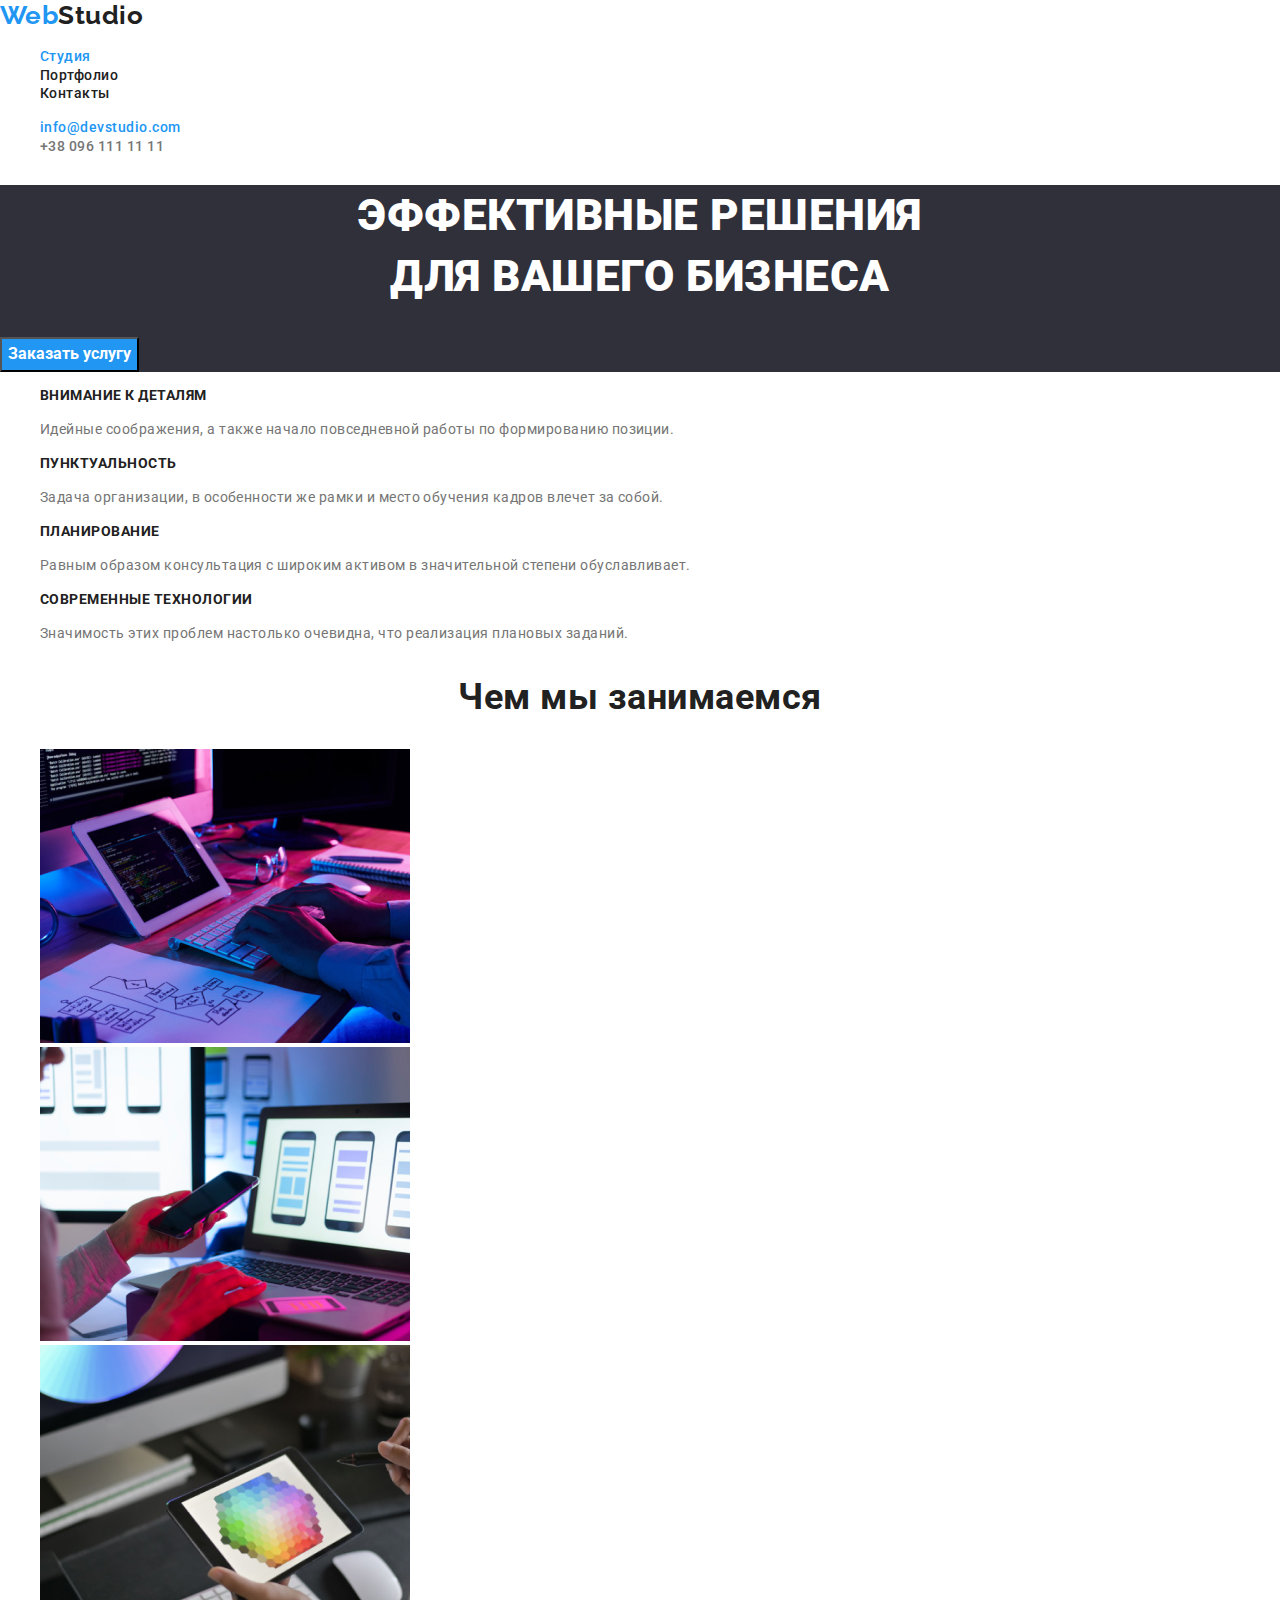
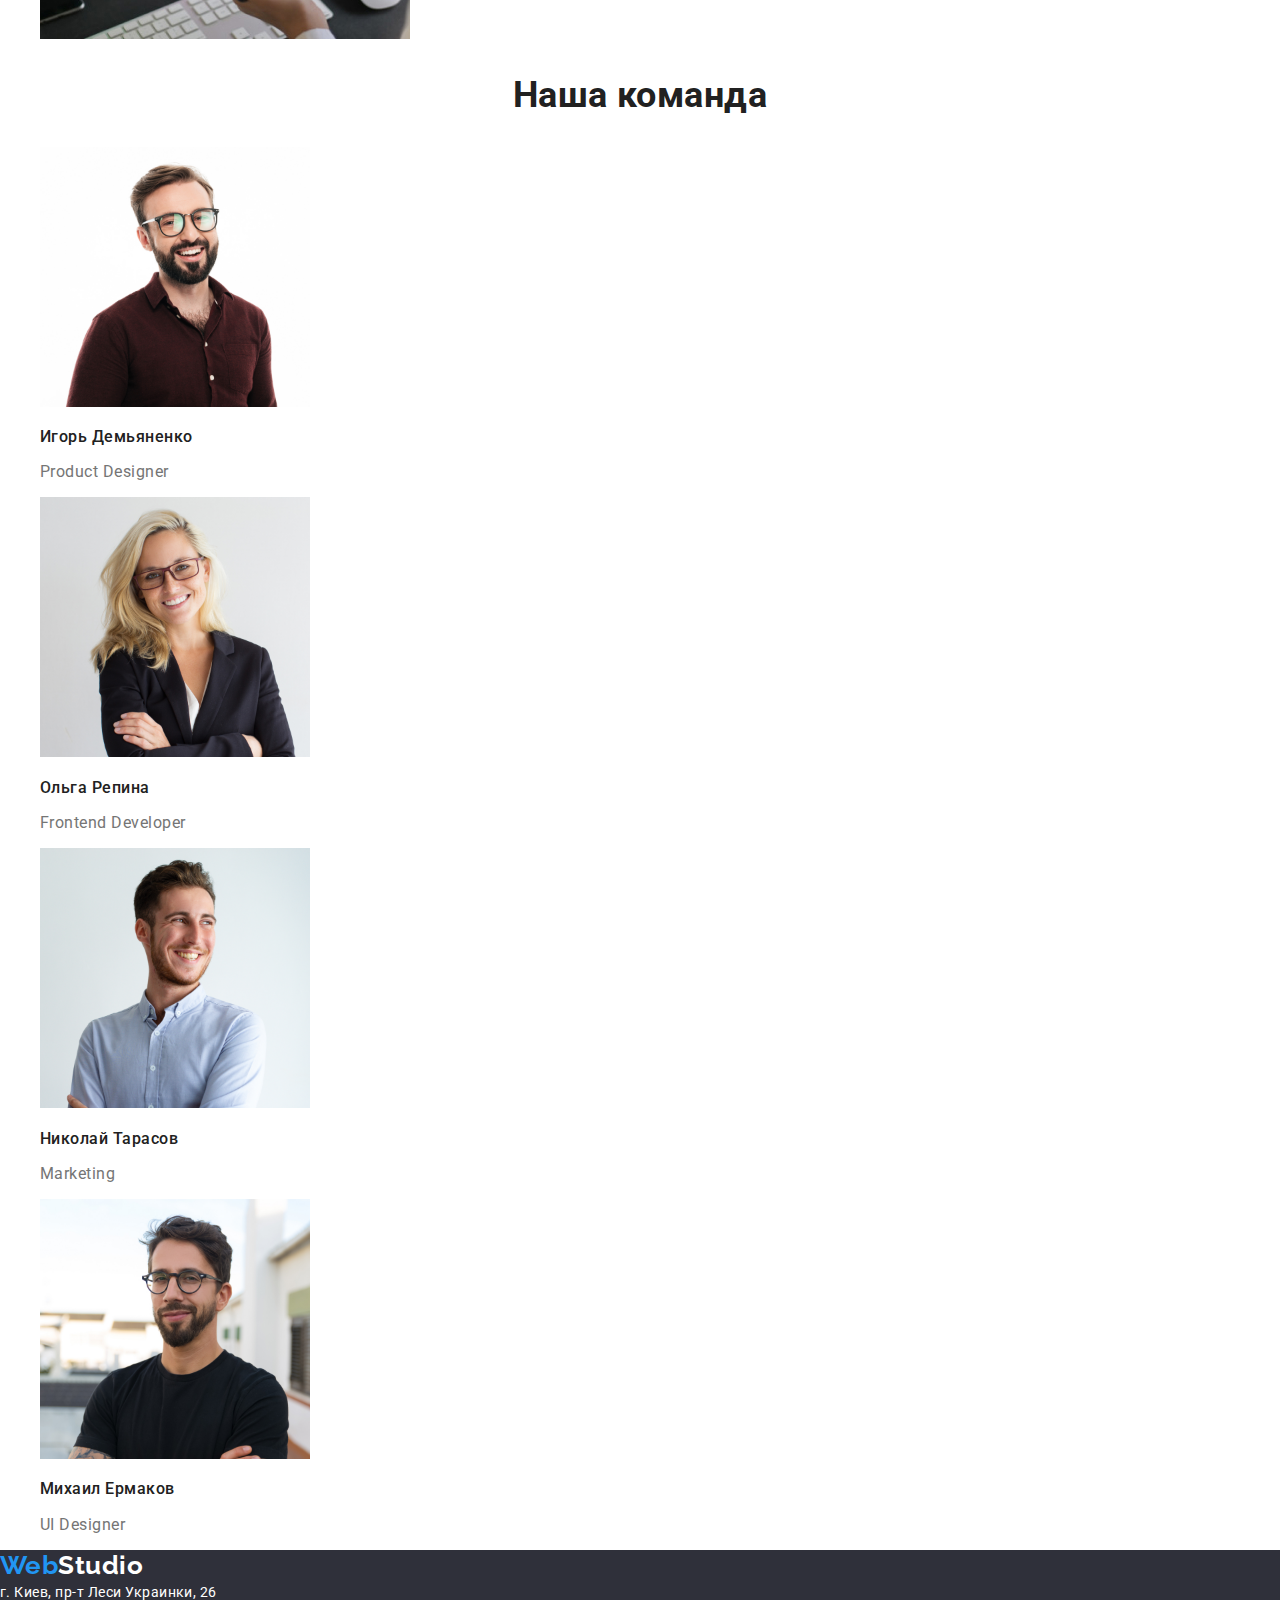
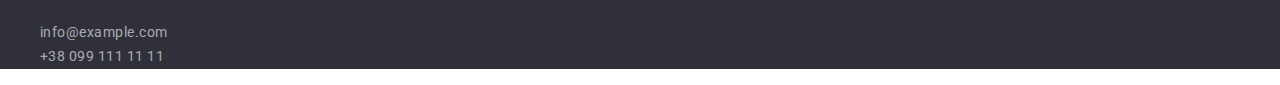
==== index.html @ 2fd53789 "дз 3" ====
<!DOCTYPE html>
<html lang="ru">
<head>
    <meta charset="UTF-8">
    <meta http-equiv="X-UA-Compatible" content="IE=edge">
    <meta name="viewport" content="width=device-width, initial-scale=1.0">
    <title>Document</title>
    <link rel="preconnect" href="https://fonts.googleapis.com">
    <link rel="preconnect" href="https://fonts.gstatic.com" crossorigin>
    <link href="https://fonts.googleapis.com/css2?family=Raleway:wght@700&family=Roboto:wght@400;500;700;900&display=swap"
        rel="stylesheet">
    <link rel="stylesheet" href="https://cdnjs.cloudflare.com/ajax/libs/modern-normalize/0.6.0/modern-normalize.min.css">

    <link rel="stylesheet" href="./css/styles.css">
</head>
<body>
    <!--Шапка-->
    <header>
        <nav>
            <a href="/" class="logo">Web<span class="logo-text">Studio</span></a>
            <ul class="site-nav list">
                <li><a href="" class="link current">Студия</a></li>
                <li><a href="./portfolio.html"class="link">Портфолио</a></li>
                <li><a href=""class="link">Контакты</a></li>
            </ul>
        </nav>
        <ul class="auth-nav list">
            <li><a href="" class="link current">info@devstudio.com</a></li>
            <li><a href="" class="link">+38 096 111 11 11</a></li>
        </ul>
    </header>
    <main>
        <!--Герой-->
        <section class="hero basic">
            <h1 class="hero-title">Эффективные решения<br> для вашего бизнеса</h1>
            <button type="button" class="button ptimary">Заказать услугу</button>
        </section>
        <!--Особенности-->
        <section class="section">
            <ul class="feature-list">
                <li>
                    <h3 class="title">Внимание к деталям</h3>
                    <p class="text">Идейные соображения, а также начало повседневной работы по формированию позиции.</p>
                </li>
                <li>
                    <h3 class="title">Пунктуальность</h3>
                    <p class="text">Задача организации, в особенности же рамки и место обучения кадров влечет за собой.</p>
                </li>
                <li>
                    <h3 class="title">Планирование</h3>
                    <p class="text">Равным образом консультация с широким активом в значительной степени обуславливает.</p>
                </li>
                <li>
                    <h3 class="title">Современные технологии</h3>
                    <p class="text">Значимость этих проблем настолько очевидна, что реализация плановых заданий.</p>
                </li>
            </ul>
        </section>
        <!--Чем мы занимаемся-->
        <section class="section">
            <h2 class="section-title">Чем мы занимаемся</h2>
            <ul>
                <li>
                    <img src="./images/img.jpg" alt="" width="370">
                </li>
                <li>
                    <img src="./images/img1.jpg" alt="" width="370">
                </li>
                <li>
                    <img src="./images/img2.jpg" alt="" width="370">
                </li>
            </ul>
        </section>

        <!--Наша команда-->
        <section class="section">
            <h2 class="section-title">Наша команда</h2>
            <ul class="team-list">
                <li>
                    <img src="./images/img3.jpg" alt="Фото партнёра команды" width="270">
                    <h3 class="title">Игорь Демьяненко</h3>
                    <p class="text">Product Designer</p>
                </li>
                <li>
                    <img src="./images/img4.jpg" alt="Фото партнёра команды" width="270">
                    <h3 class="title">Ольга Репина</h3>
                    <p class="text">Frontend Developer</p>
                </li>
                <li>
                    <img src="./images/img5.jpg" alt="Фото партнёра команды" width="270">
                    <h3 class="title">Николай Тарасов</h3>
                    <p class="text">Marketing</p>
                </li>
                <li>
                    <img src="./images/img6.jpg" alt="Фото партнёра команды" width="270">
                    <h3 class="title">Михаил Ермаков</h3>
                    <p class="text">UI Designer</p>
                </li>
            </ul>
        </section>
    </main>
    <!--Подвал-->
    <footer class="basic">
        <a href="/" class="logo">Web<span class="logo-second">Studio</span></a>
        <address class="addres-list">
            г. Киев, пр-т Леси Украинки, 26
        </address>

        <address>
            <ul class="contacts-list">
                <li><a href="mailto:info@example.com" class="link">info@example.com</a></li>
                <li><a href="tel:+380991111111" class="link">+38 099 111 11 11</a></li>
            </ul>

        </address>
    </footer>
</body>
</html>
---- css/styles.css ----
/* цвет основно текста #212121 */
/* цвет вторичного текста #757575 */
/* акцент #2196F3 */
:root {
  --primary-text-color: #757575;
  --title-text-color: #212121;
  --accent-color: #2196f3;
  --primary-bg-color: #ffffff;
  --second-accent-color: rgba(255, 255, 255, 0.6);
}
body {
  background-color: var(--primary-bg-color);
  color: var(--primary-text-color);

  font-family: Roboto, sans-serif;
  letter-spacing: 0.03em;
}
.logo {
  color: var(--accent-color);

  font-family: Raleway, sans-serif;
  font-weight: 700;
  font-size: 26px;
  line-height: 1.2;
  text-decoration: none;
}
.logo-text {
  color: var(--title-text-color);
}
ul {
  list-style: none;
}
/* site nav */
.site-nav .link {
  color: var(--title-text-color);

  font-weight: 500;
  font-size: 14px;
  line-height: 1.14;
  text-decoration: none;
}
.site-nav .link:hover,
.site-nav .link:focus {
  color: var(--accent-color);
}
.site-nav .link.current {
  color: var(--accent-color);
}
/* auth nav */
.auth-nav .link {
  color: var(--primary-text-color);

  font-weight: 500;
  font-size: 14px;
  line-height: 1.2;
  text-decoration: none;
}
.auth-nav .link:hover,
.auth-nav .link:focus {
  color: var(--accent-color);
}
.auth-nav .link.current {
  color: var(--accent-color);
}
/* Hero */
.hero-title {
  color: var(--primary-bg-color);

  font-weight: 900;
  font-size: 44px;
  line-height: 1.4;
  text-align: center;
  text-transform: uppercase;
}
.basic {
  background-color: #2f303a;
}
/* Section */
.section-title {
  color: var(--title-text-color);

  font-weight: 700;
  font-size: 36px;
  line-height: 1.2;
  text-align: center;
}
/* Features */
.feature-list .title {
  color: var(--title-text-color);

  font-weight: 700;
  font-size: 14px;
  line-height: 1.14;
  text-transform: uppercase;
}
.feature-list .text {
  font-size: 14px;
  line-height: 1.71;
}
/* Team */
.team-list .title {
  color: var(--title-text-color);

  font-weight: 500;
  font-size: 16px;
  line-height: 1.2;
}
.team-list .text {
  font-size: 16px;
  line-height: 1.2;
}
/* Button */
.button {
  color: var(--title-text-color);
  background-color: var(--primary-bg-color);

  font-family: inherit;
}
.button.ptimary {
  background-color: var(--accent-color);
  color: var(--primary-bg-color);

  font-weight: 700;
  font-size: 16px;
  line-height: 1.8;
}
.button-link {
  color: var(--title-text-color);

  font-weight: 500;
  font-size: 16px;
  line-height: 1.63;

  font-family: inherit;
}
.button-link:hover,
.button-link:focus {
  color: var(--primary-bg-color);
  background-color: var(--accent-color);
}
.button-link.current {
  background-color: var(--accent-color);
  color: var(--primary-bg-color);
}
.logo-second {
  color: var(--primary-bg-color);
}
/* Contacts */
.addres-list {
  color: var(--primary-bg-color);
  font-style: normal;
  font-size: 14px;
  line-height: 1.71;
}
.addres-list:hover,
.addres-list:focus {
  color: var(--accent-color);
}
.contacts-list .link {
  color: var(--second-accent-color);
  font-style: normal;
  font-size: 14px;
  line-height: 1.71;
  text-decoration: none;
}
.contacts-list .link:hover,
.contacts-list .link:focus {
  color: var(--accent-color);
}
.work-list .title {
  color: var(--title-text-color);

  font-weight: 700;
  font-size: 18px;
  line-height: 2;
}
.work-list .text {
  font-size: 16px;
  line-height: 1.88;
}
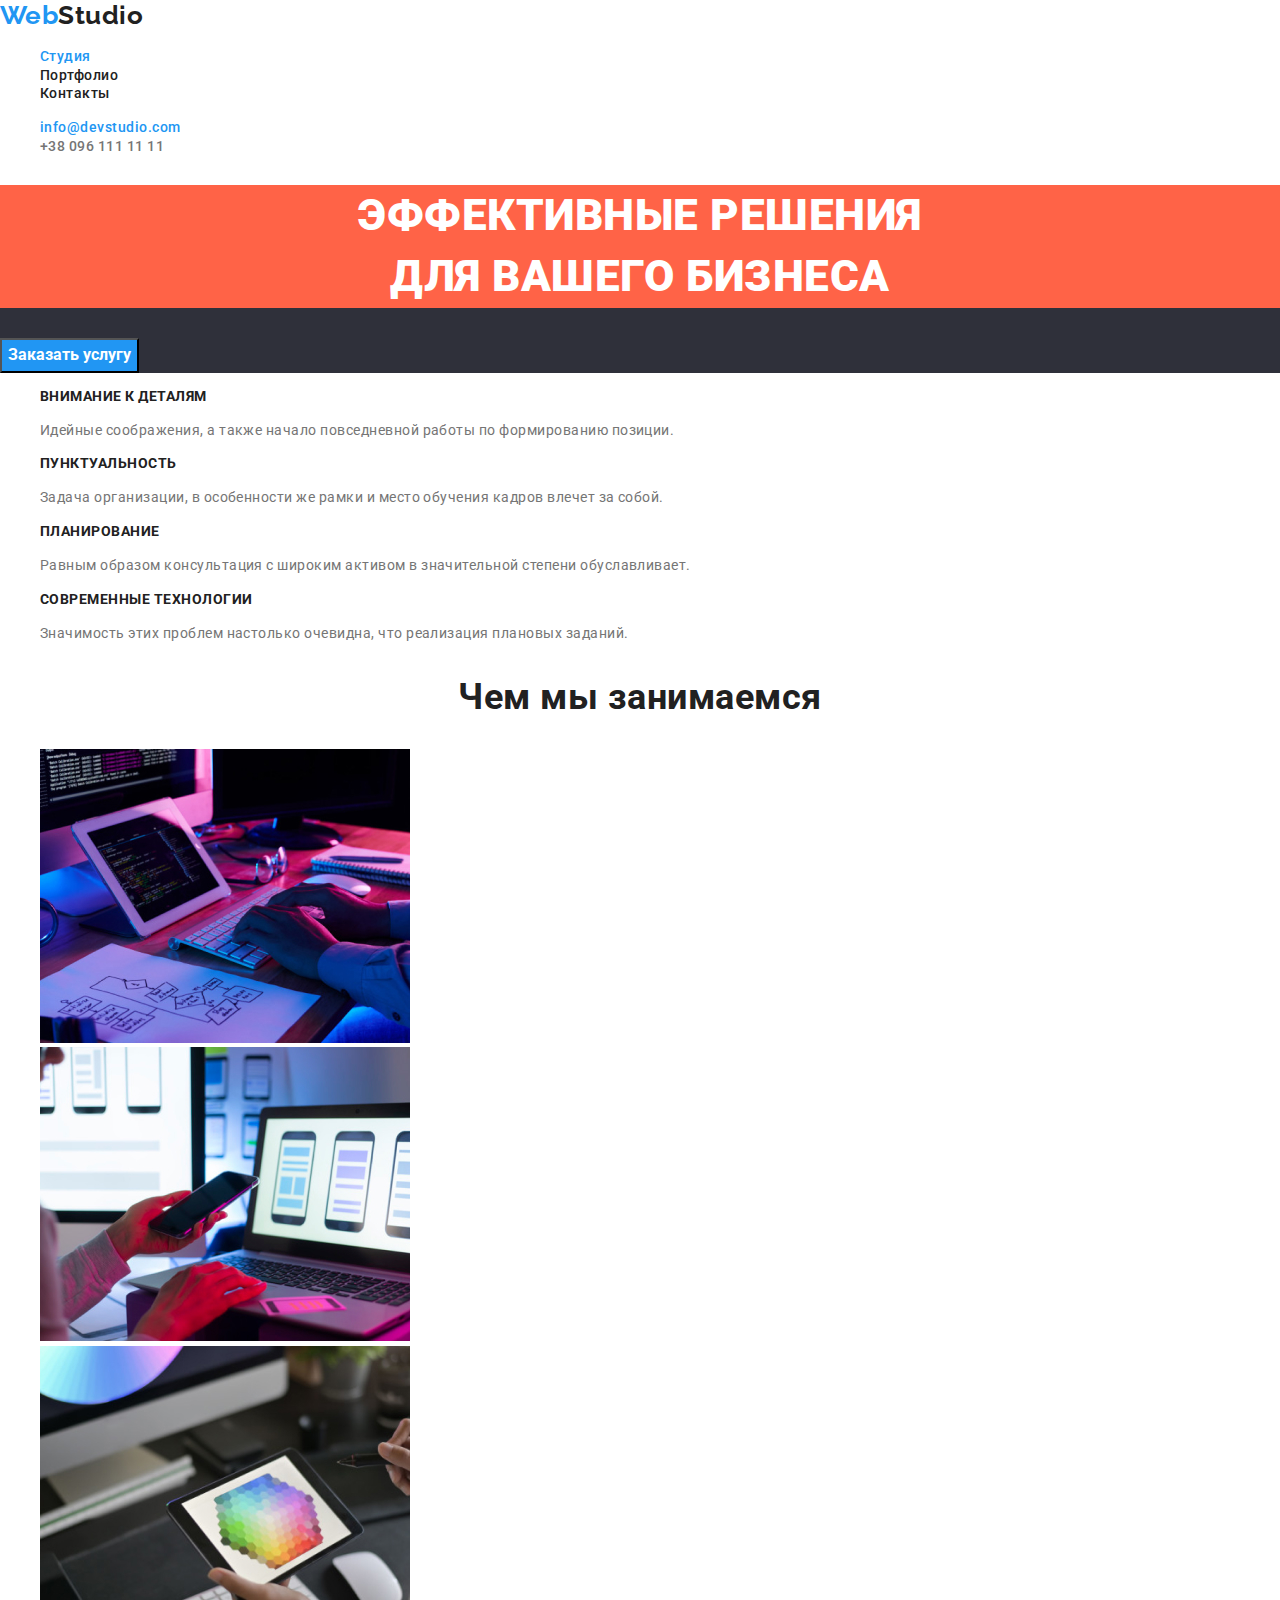
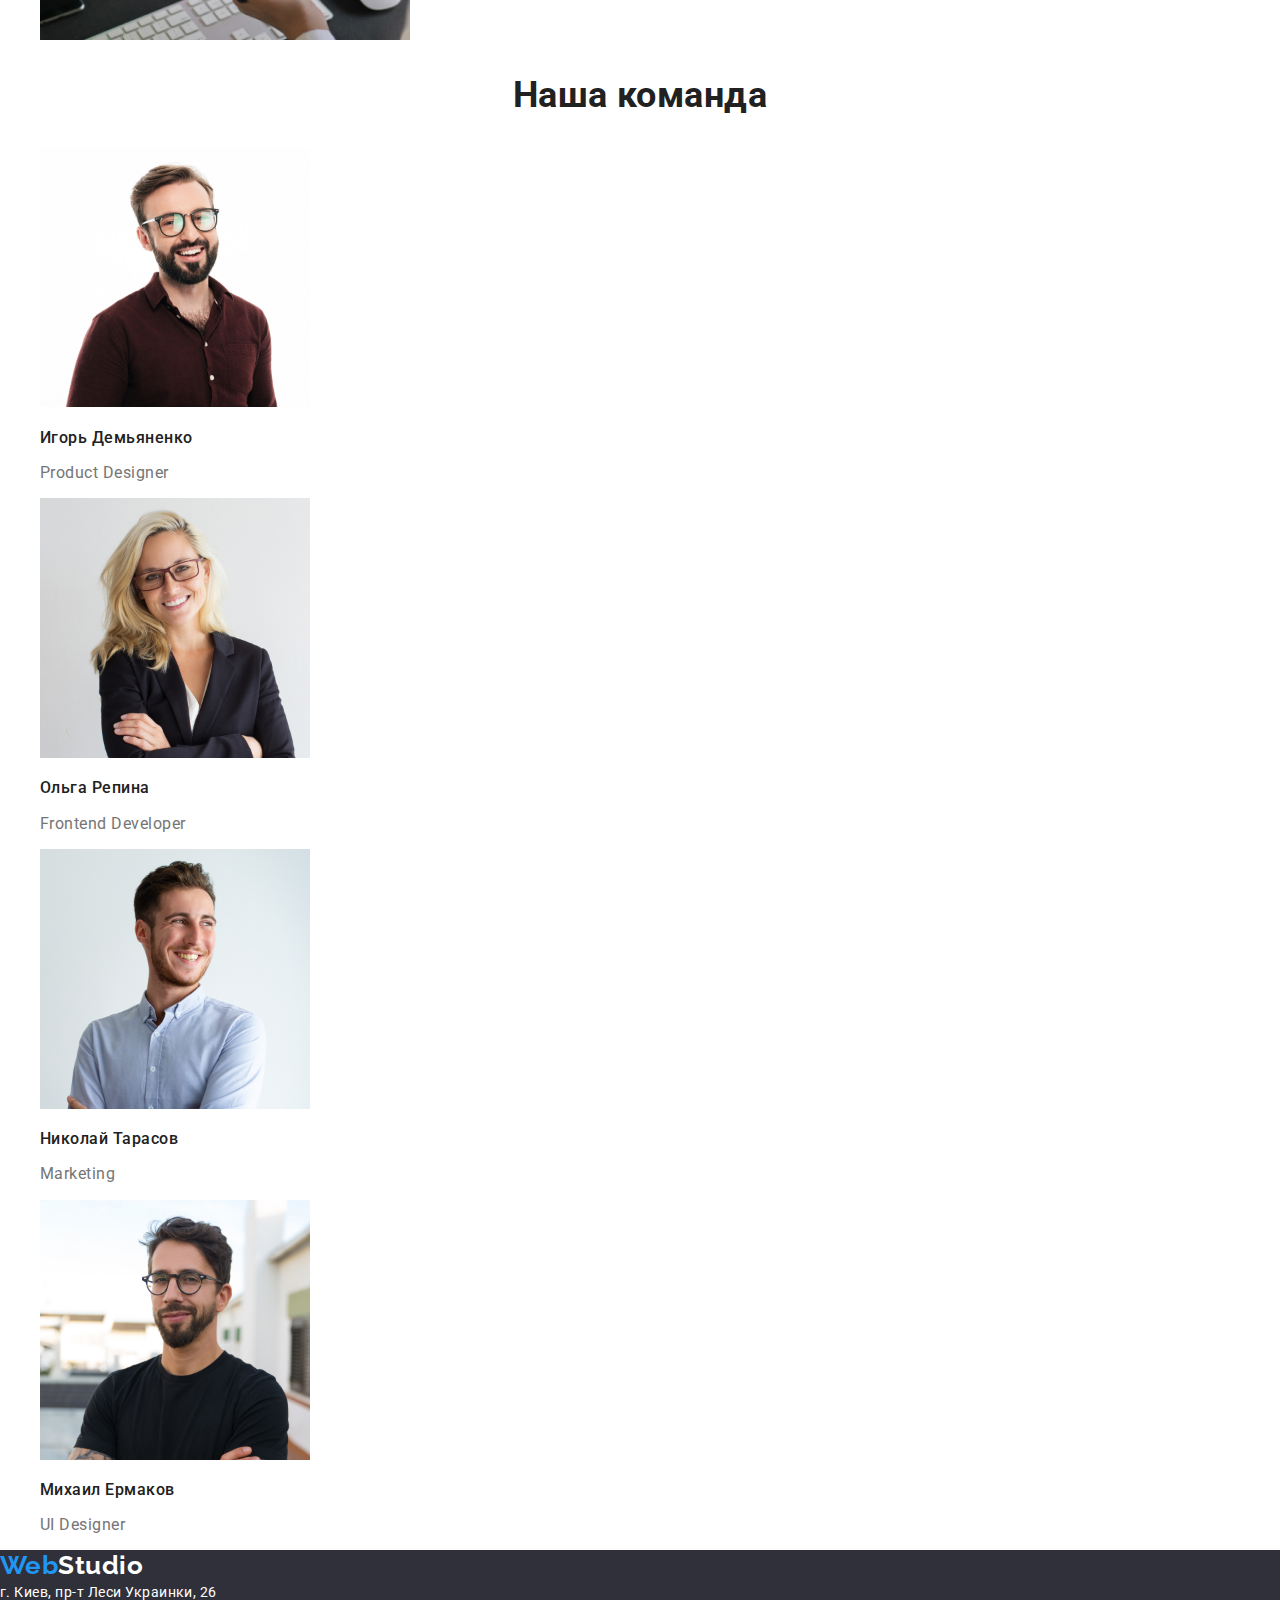
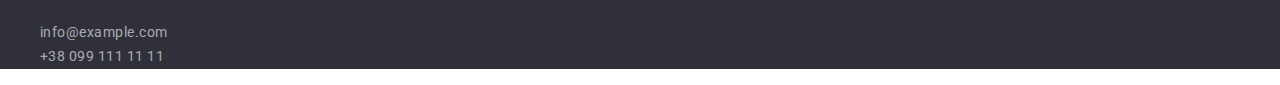
==== commit bca1d44f: "добавление маржинов" ====
--- a/index.html
+++ b/index.html
@@ -9,7 +9,7 @@
     <link rel="preconnect" href="https://fonts.gstatic.com" crossorigin>
     <link href="https://fonts.googleapis.com/css2?family=Raleway:wght@700&family=Roboto:wght@400;500;700;900&display=swap"
         rel="stylesheet">
-    <link rel="stylesheet" href="https://cdnjs.cloudflare.com/ajax/libs/modern-normalize/0.6.0/modern-normalize.min.css">
+    <link rel="stylesheet" href="https://cdnjs.cloudflare.com/ajax/libs/modern-normalize/1.1.0/modern-normalize.min.css">
 
     <link rel="stylesheet" href="./css/styles.css">
 </head>
--- a/css/styles.css
+++ b/css/styles.css
@@ -29,6 +29,10 @@
 }
 ul {
   list-style: none;
+}
+/* Page header */
+.page-header {
+  background-color: blue;
 }
 /* site nav */
 .site-nav .link {
@@ -64,6 +68,7 @@
 }
 /* Hero */
 .hero-title {
+  margin-bottom: 30px;
   color: var(--primary-bg-color);
 
   font-weight: 900;
@@ -71,6 +76,8 @@
   line-height: 1.4;
   text-align: center;
   text-transform: uppercase;
+
+  background-color: tomato;
 }
 .basic {
   background-color: #2f303a;
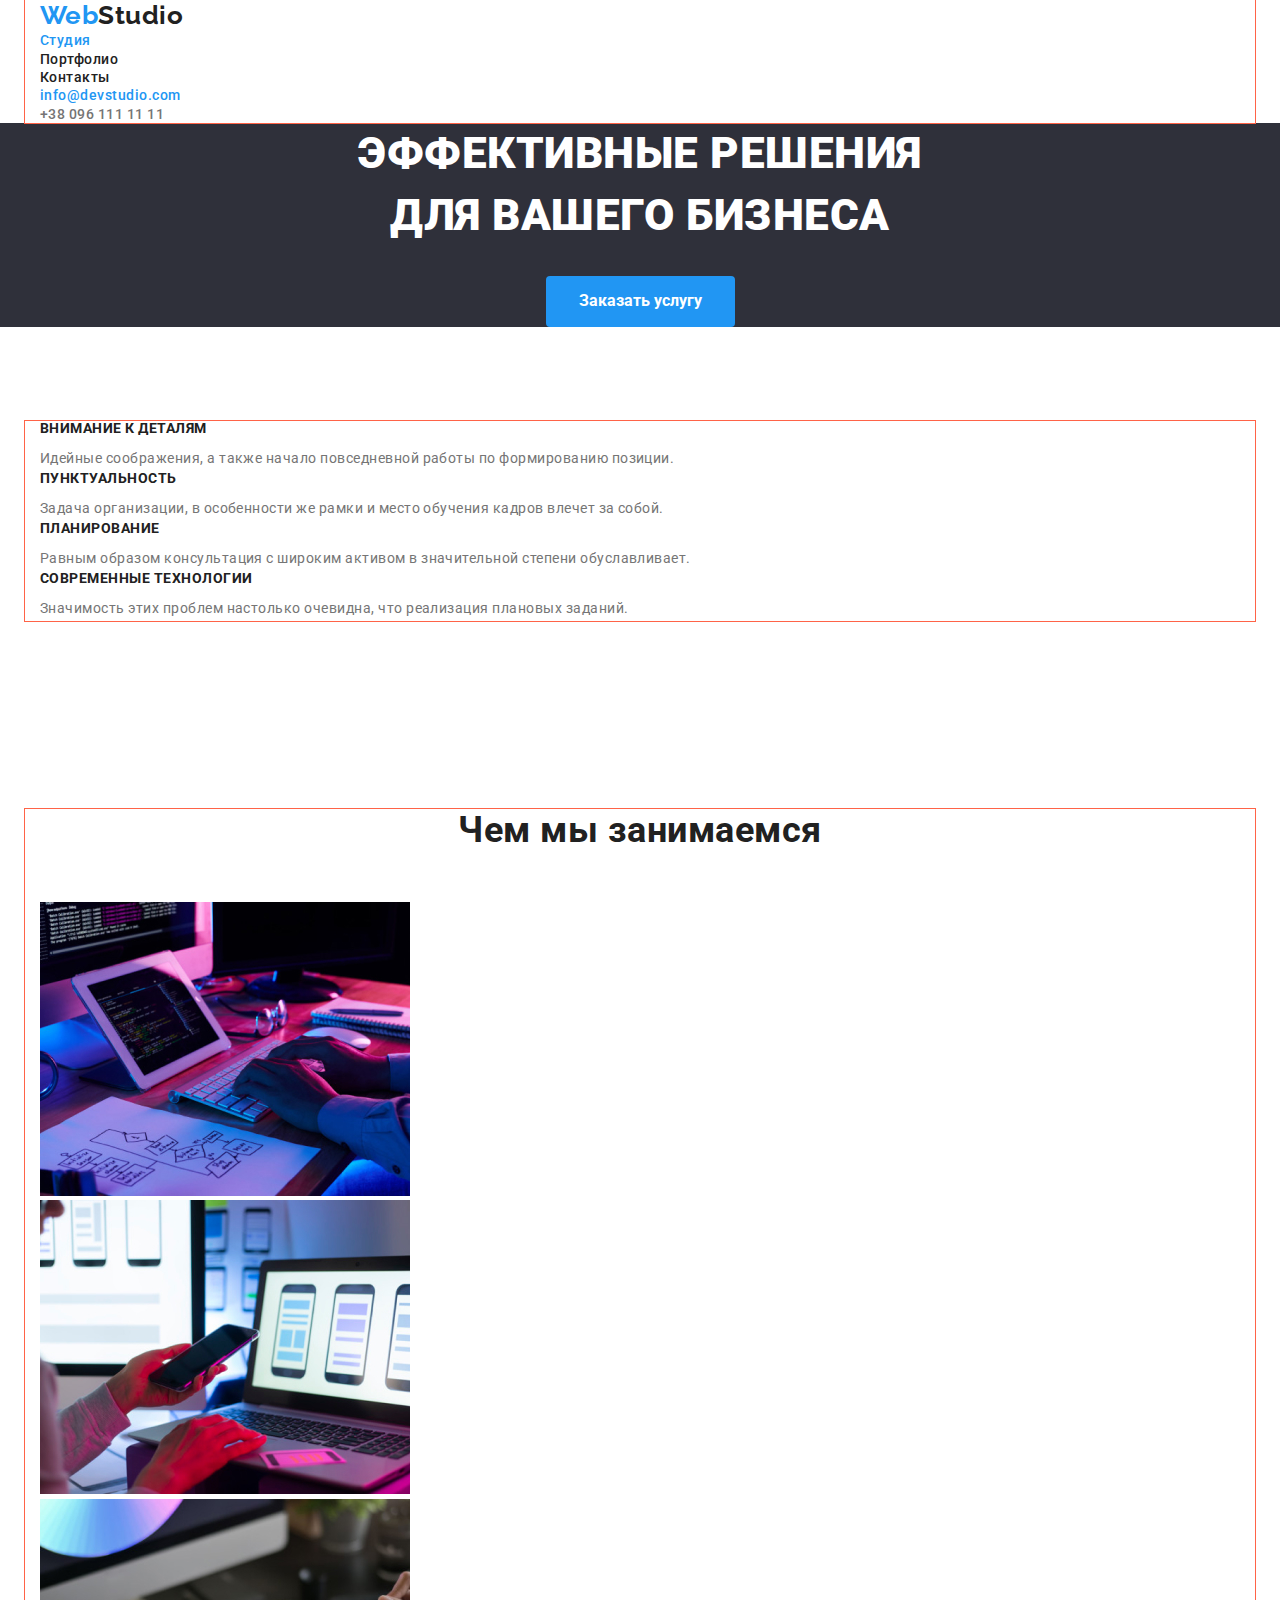
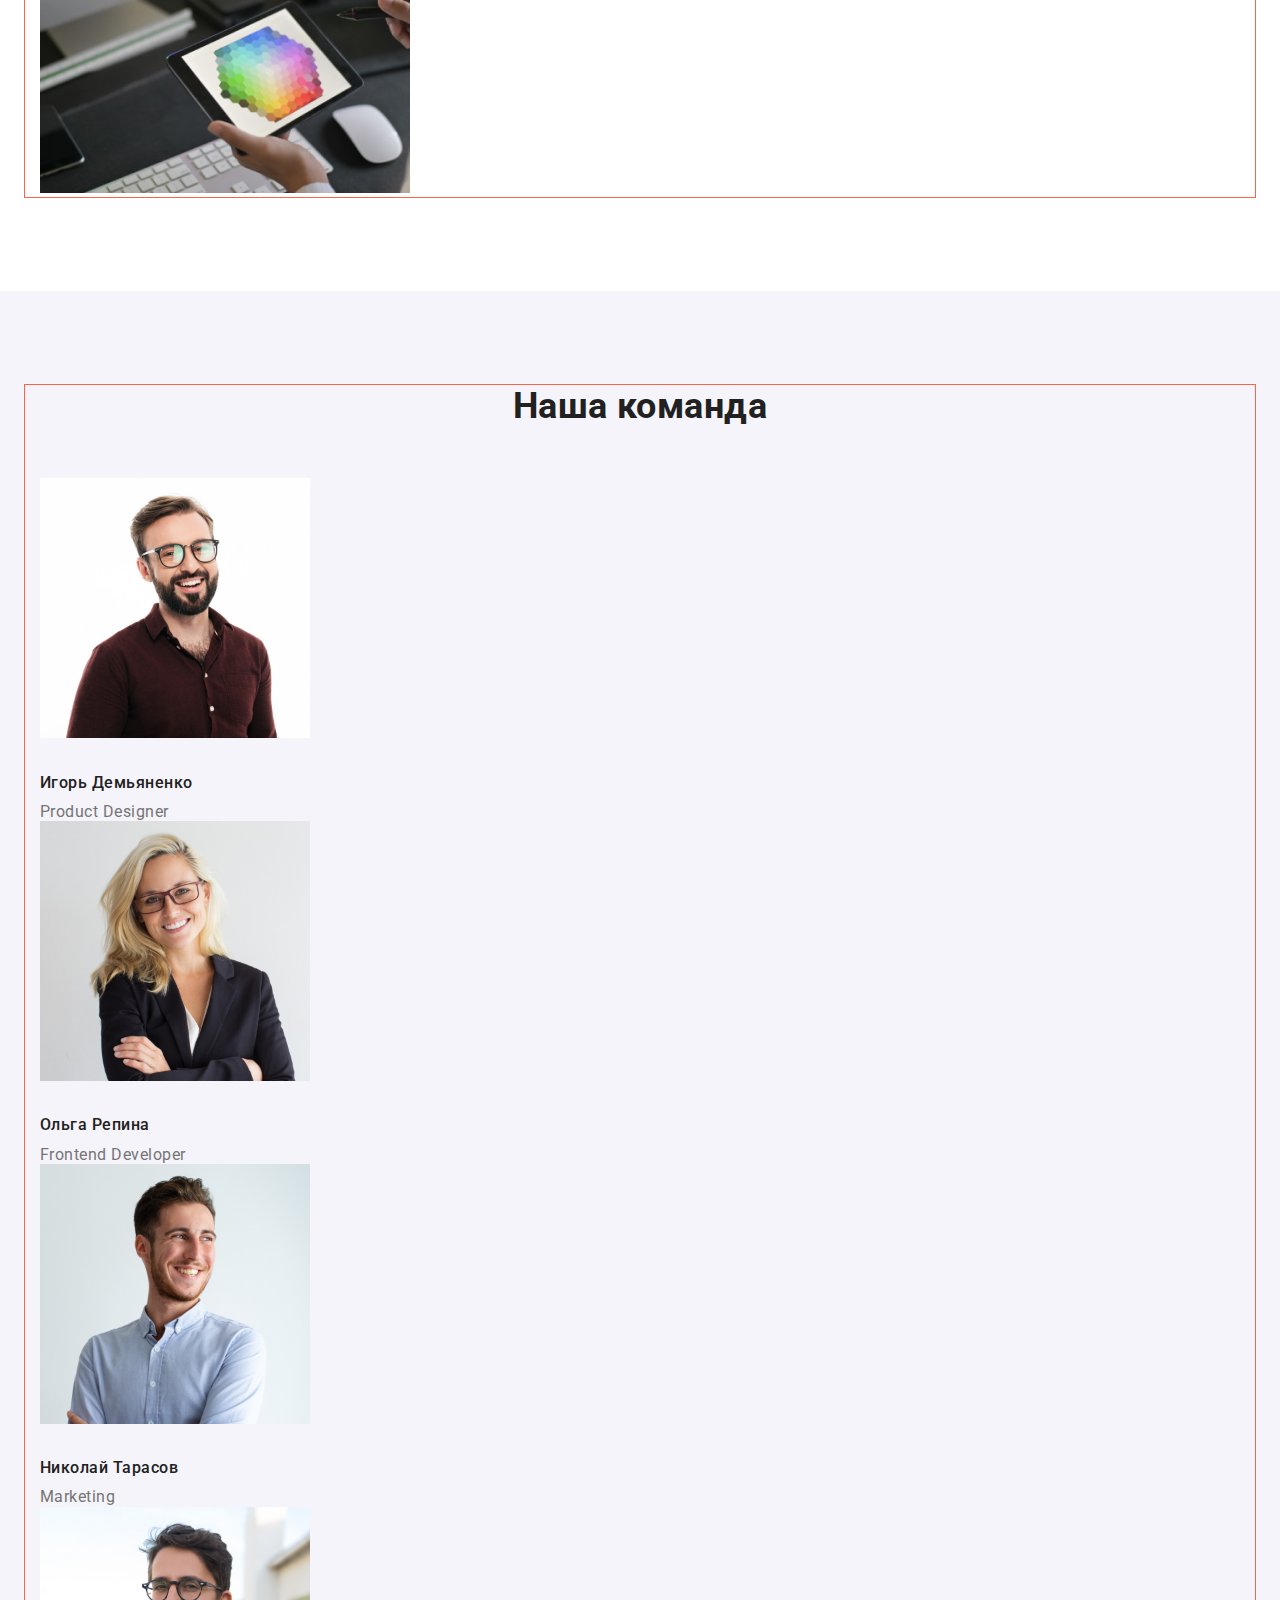
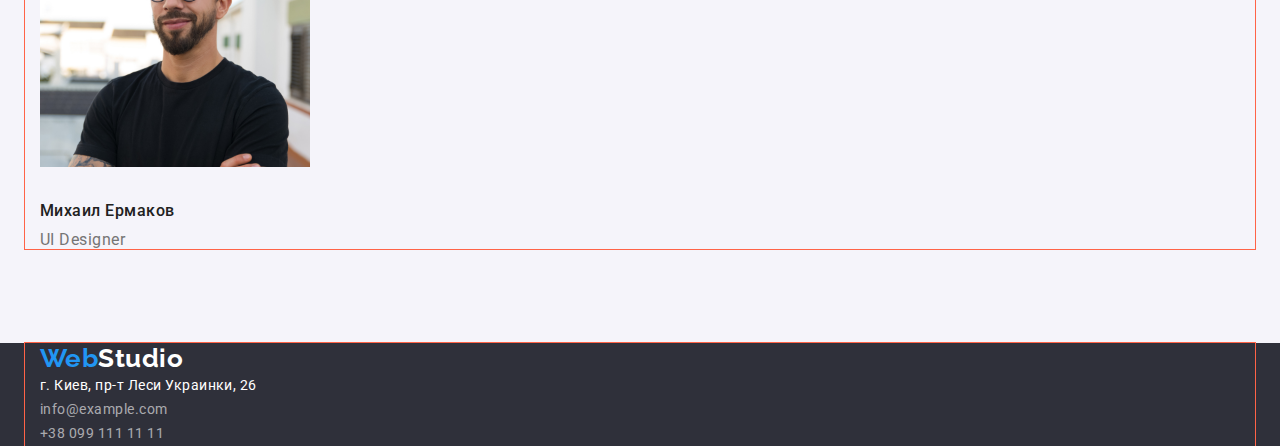
==== commit 0989429a: "добавление маржинов по макету" ====
--- a/index.html
+++ b/index.html
@@ -1,118 +1,167 @@
 <!DOCTYPE html>
 <html lang="ru">
-<head>
-    <meta charset="UTF-8">
-    <meta http-equiv="X-UA-Compatible" content="IE=edge">
-    <meta name="viewport" content="width=device-width, initial-scale=1.0">
+  <head>
+    <meta charset="UTF-8" />
+    <meta http-equiv="X-UA-Compatible" content="IE=edge" />
+    <meta name="viewport" content="width=device-width, initial-scale=1.0" />
     <title>Document</title>
-    <link rel="preconnect" href="https://fonts.googleapis.com">
-    <link rel="preconnect" href="https://fonts.gstatic.com" crossorigin>
-    <link href="https://fonts.googleapis.com/css2?family=Raleway:wght@700&family=Roboto:wght@400;500;700;900&display=swap"
-        rel="stylesheet">
-    <link rel="stylesheet" href="https://cdnjs.cloudflare.com/ajax/libs/modern-normalize/1.1.0/modern-normalize.min.css">
+    <link rel="preconnect" href="https://fonts.googleapis.com" />
+    <link rel="preconnect" href="https://fonts.gstatic.com" crossorigin />
+    <link
+      href="https://fonts.googleapis.com/css2?family=Raleway:wght@700&family=Roboto:wght@400;500;700;900&display=swap"
+      rel="stylesheet"
+    />
+    <link
+      rel="stylesheet"
+      href="https://cdnjs.cloudflare.com/ajax/libs/modern-normalize/1.1.0/modern-normalize.min.css"
+    />
 
-    <link rel="stylesheet" href="./css/styles.css">
-</head>
-<body>
+    <link rel="stylesheet" href="./css/styles.css" />
+  </head>
+  <body>
     <!--Шапка-->
-    <header>
+    <header class="page-header">
+      <div class="container">
         <nav>
-            <a href="/" class="logo">Web<span class="logo-text">Studio</span></a>
-            <ul class="site-nav list">
-                <li><a href="" class="link current">Студия</a></li>
-                <li><a href="./portfolio.html"class="link">Портфолио</a></li>
-                <li><a href=""class="link">Контакты</a></li>
-            </ul>
+          <a href="/" class="logo">Web<span class="logo-text">Studio</span></a>
+          <ul class="site-nav list">
+            <li><a href="" class="link current">Студия</a></li>
+            <li><a href="./portfolio.html" class="link">Портфолио</a></li>
+            <li><a href="" class="link">Контакты</a></li>
+          </ul>
         </nav>
         <ul class="auth-nav list">
-            <li><a href="" class="link current">info@devstudio.com</a></li>
-            <li><a href="" class="link">+38 096 111 11 11</a></li>
+          <li><a href="" class="link current">info@devstudio.com</a></li>
+          <li><a href="" class="link">+38 096 111 11 11</a></li>
         </ul>
+      </div>
     </header>
     <main>
-        <!--Герой-->
-        <section class="hero basic">
-            <h1 class="hero-title">Эффективные решения<br> для вашего бизнеса</h1>
-            <button type="button" class="button ptimary">Заказать услугу</button>
-        </section>
-        <!--Особенности-->
-        <section class="section">
-            <ul class="feature-list">
-                <li>
-                    <h3 class="title">Внимание к деталям</h3>
-                    <p class="text">Идейные соображения, а также начало повседневной работы по формированию позиции.</p>
-                </li>
-                <li>
-                    <h3 class="title">Пунктуальность</h3>
-                    <p class="text">Задача организации, в особенности же рамки и место обучения кадров влечет за собой.</p>
-                </li>
-                <li>
-                    <h3 class="title">Планирование</h3>
-                    <p class="text">Равным образом консультация с широким активом в значительной степени обуславливает.</p>
-                </li>
-                <li>
-                    <h3 class="title">Современные технологии</h3>
-                    <p class="text">Значимость этих проблем настолько очевидна, что реализация плановых заданий.</p>
-                </li>
-            </ul>
-        </section>
-        <!--Чем мы занимаемся-->
-        <section class="section">
-            <h2 class="section-title">Чем мы занимаемся</h2>
-            <ul>
-                <li>
-                    <img src="./images/img.jpg" alt="" width="370">
-                </li>
-                <li>
-                    <img src="./images/img1.jpg" alt="" width="370">
-                </li>
-                <li>
-                    <img src="./images/img2.jpg" alt="" width="370">
-                </li>
-            </ul>
-        </section>
+      <!--Герой-->
+      <section class="hero basic">
+        <h1 class="hero-title">
+          Эффективные решения<br />
+          для вашего бизнеса
+        </h1>
+        <button type="button" class="button ptimary">Заказать услугу</button>
+      </section>
+      <!--Особенности-->
+      <section class="section">
+        <div class="container">
+          <ul class="feature-list">
+            <li>
+              <h3 class="title">Внимание к деталям</h3>
+              <p class="text">
+                Идейные соображения, а также начало повседневной работы по
+                формированию позиции.
+              </p>
+            </li>
+            <li>
+              <h3 class="title">Пунктуальность</h3>
+              <p class="text">
+                Задача организации, в особенности же рамки и место обучения
+                кадров влечет за собой.
+              </p>
+            </li>
+            <li>
+              <h3 class="title">Планирование</h3>
+              <p class="text">
+                Равным образом консультация с широким активом в значительной
+                степени обуславливает.
+              </p>
+            </li>
+            <li>
+              <h3 class="title">Современные технологии</h3>
+              <p class="text">
+                Значимость этих проблем настолько очевидна, что реализация
+                плановых заданий.
+              </p>
+            </li>
+          </ul>
+        </div>
+      </section>
+      <!--Чем мы занимаемся-->
+      <section class="section">
+        <div class="container">
+          <h2 class="section-title">Чем мы занимаемся</h2>
+          <ul>
+            <li>
+              <img src="./images/img.jpg" alt="" width="370" />
+            </li>
+            <li>
+              <img src="./images/img1.jpg" alt="" width="370" />
+            </li>
+            <li>
+              <img src="./images/img2.jpg" alt="" width="370" />
+            </li>
+          </ul>
+        </div>
+      </section>
 
-        <!--Наша команда-->
-        <section class="section">
-            <h2 class="section-title">Наша команда</h2>
-            <ul class="team-list">
-                <li>
-                    <img src="./images/img3.jpg" alt="Фото партнёра команды" width="270">
-                    <h3 class="title">Игорь Демьяненко</h3>
-                    <p class="text">Product Designer</p>
-                </li>
-                <li>
-                    <img src="./images/img4.jpg" alt="Фото партнёра команды" width="270">
-                    <h3 class="title">Ольга Репина</h3>
-                    <p class="text">Frontend Developer</p>
-                </li>
-                <li>
-                    <img src="./images/img5.jpg" alt="Фото партнёра команды" width="270">
-                    <h3 class="title">Николай Тарасов</h3>
-                    <p class="text">Marketing</p>
-                </li>
-                <li>
-                    <img src="./images/img6.jpg" alt="Фото партнёра команды" width="270">
-                    <h3 class="title">Михаил Ермаков</h3>
-                    <p class="text">UI Designer</p>
-                </li>
-            </ul>
-        </section>
+      <!--Наша команда-->
+      <section class="section second">
+        <div class="container">
+          <h2 class="section-title">Наша команда</h2>
+          <ul class="team-list">
+            <li>
+              <img
+                src="./images/img3.jpg"
+                alt="Фото партнёра команды"
+                width="270"
+              />
+              <h3 class="title">Игорь Демьяненко</h3>
+              <p class="text">Product Designer</p>
+            </li>
+            <li>
+              <img
+                src="./images/img4.jpg"
+                alt="Фото партнёра команды"
+                width="270"
+              />
+              <h3 class="title">Ольга Репина</h3>
+              <p class="text">Frontend Developer</p>
+            </li>
+            <li>
+              <img
+                src="./images/img5.jpg"
+                alt="Фото партнёра команды"
+                width="270"
+              />
+              <h3 class="title">Николай Тарасов</h3>
+              <p class="text">Marketing</p>
+            </li>
+            <li>
+              <img
+                src="./images/img6.jpg"
+                alt="Фото партнёра команды"
+                width="270"
+              />
+              <h3 class="title">Михаил Ермаков</h3>
+              <p class="text">UI Designer</p>
+            </li>
+          </ul>
+        </div>
+      </section>
     </main>
     <!--Подвал-->
     <footer class="basic">
+      <div class="container">
         <a href="/" class="logo">Web<span class="logo-second">Studio</span></a>
-        <address class="addres-list">
-            г. Киев, пр-т Леси Украинки, 26
-        </address>
+        <address class="addres-list">г. Киев, пр-т Леси Украинки, 26</address>
 
         <address>
-            <ul class="contacts-list">
-                <li><a href="mailto:info@example.com" class="link">info@example.com</a></li>
-                <li><a href="tel:+380991111111" class="link">+38 099 111 11 11</a></li>
-            </ul>
-
+          <ul class="contacts-list">
+            <li>
+              <a href="mailto:info@example.com" class="link"
+                >info@example.com</a
+              >
+            </li>
+            <li>
+              <a href="tel:+380991111111" class="link">+38 099 111 11 11</a>
+            </li>
+          </ul>
         </address>
+      </div>
     </footer>
-</body>
-</html>+  </body>
+</html>
--- a/css/styles.css
+++ b/css/styles.css
@@ -7,6 +7,7 @@
   --accent-color: #2196f3;
   --primary-bg-color: #ffffff;
   --second-accent-color: rgba(255, 255, 255, 0.6);
+  --secondary-bg-color: #f5f4fa;
 }
 body {
   background-color: var(--primary-bg-color);
@@ -15,6 +16,20 @@
   font-family: Roboto, sans-serif;
   letter-spacing: 0.03em;
 }
+.container {
+  margin-left: auto;
+  margin-right: auto;
+  width: 1230px;
+  padding-left: 15px;
+  padding-right: 15px;
+  outline: 1px solid tomato;
+}
+
+.section {
+  padding-top: 94px;
+  padding-bottom: 94px;
+}
+
 .logo {
   color: var(--accent-color);
 
@@ -28,12 +43,12 @@
   color: var(--title-text-color);
 }
 ul {
+  padding: 0;
+  margin: 0;
   list-style: none;
 }
 /* Page header */
-.page-header {
-  background-color: blue;
-}
+
 /* site nav */
 .site-nav .link {
   color: var(--title-text-color);
@@ -67,23 +82,29 @@
   color: var(--accent-color);
 }
 /* Hero */
+.hero {
+  text-align: center;
+}
 .hero-title {
+  margin-top: 0;
   margin-bottom: 30px;
   color: var(--primary-bg-color);
 
   font-weight: 900;
   font-size: 44px;
   line-height: 1.4;
-  text-align: center;
   text-transform: uppercase;
-
-  background-color: tomato;
 }
 .basic {
   background-color: #2f303a;
 }
+.second {
+  background-color: var(--secondary-bg-color);
+}
 /* Section */
 .section-title {
+  margin-top: 0;
+  margin-bottom: 50px;
   color: var(--title-text-color);
 
   font-weight: 700;
@@ -93,6 +114,8 @@
 }
 /* Features */
 .feature-list .title {
+  margin-top: 0;
+  margin-bottom: 10px;
   color: var(--title-text-color);
 
   font-weight: 700;
@@ -101,11 +124,15 @@
   text-transform: uppercase;
 }
 .feature-list .text {
+  margin-top: 0;
+  margin-bottom: 0;
   font-size: 14px;
   line-height: 1.71;
 }
 /* Team */
 .team-list .title {
+  margin-top: 30px;
+  margin-bottom: 10px;
   color: var(--title-text-color);
 
   font-weight: 500;
@@ -113,15 +140,21 @@
   line-height: 1.2;
 }
 .team-list .text {
+  margin-top: 0;
+  margin-bottom: 0;
   font-size: 16px;
   line-height: 1.2;
 }
 /* Button */
 .button {
+  border-radius: 4px;
+  padding: 10px 32px;
+
   color: var(--title-text-color);
   background-color: var(--primary-bg-color);
-
+  text-align: center;
   font-family: inherit;
+  border: 1px solid transparent;
 }
 .button.ptimary {
   background-color: var(--accent-color);
@@ -131,7 +164,14 @@
   font-size: 16px;
   line-height: 1.8;
 }
+.sections-button {
+  padding-top: 0;
+  padding-bottom: 50px;
+}
 .button-link {
+  display: inline-block;
+  border-radius: 4px;
+  padding: 6px 22px;
   color: var(--title-text-color);
 
   font-weight: 500;
@@ -139,6 +179,8 @@
   line-height: 1.63;
 
   font-family: inherit;
+  text-align: center;
+  border: 1px solid transparent;
 }
 .button-link:hover,
 .button-link:focus {
@@ -175,6 +217,8 @@
   color: var(--accent-color);
 }
 .work-list .title {
+  margin-top: 20px;
+  margin-bottom: 0;
   color: var(--title-text-color);
 
   font-weight: 700;
@@ -182,6 +226,8 @@
   line-height: 2;
 }
 .work-list .text {
+  margin-top: 4px;
+  margin-bottom: 0;
   font-size: 16px;
   line-height: 1.88;
 }
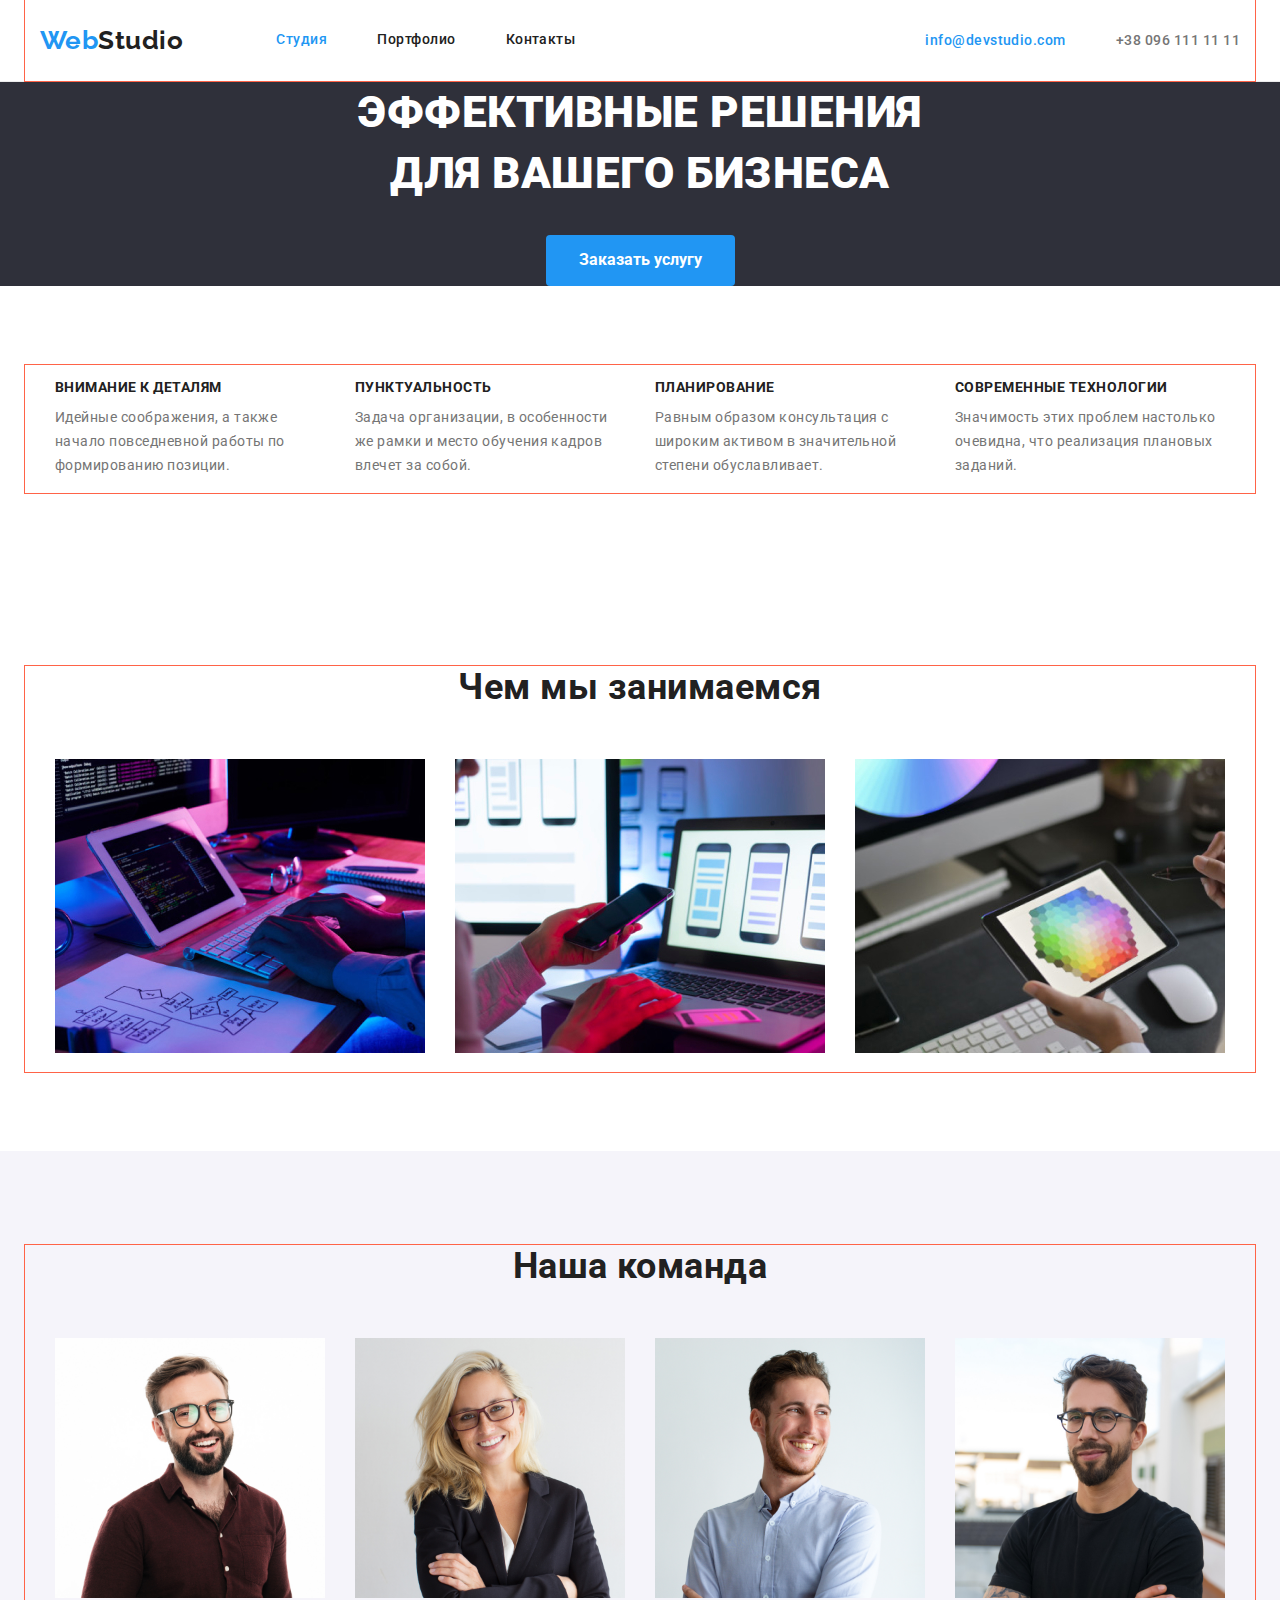
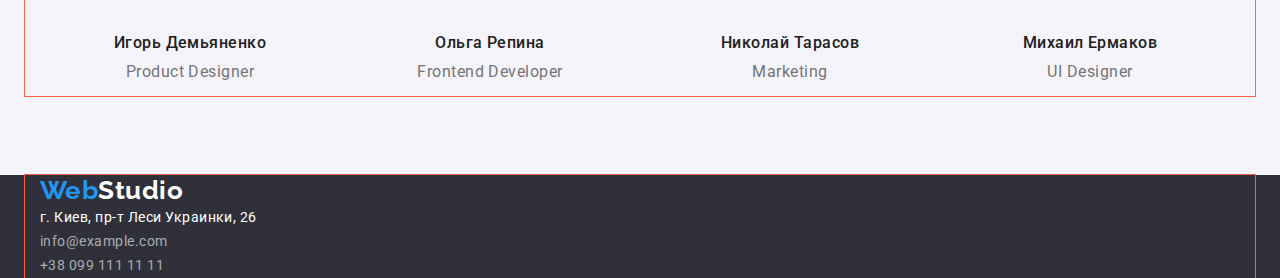
==== commit aa0dff72: "добавление флексов" ====
--- a/index.html
+++ b/index.html
@@ -21,18 +21,26 @@
   <body>
     <!--Шапка-->
     <header class="page-header">
-      <div class="container">
-        <nav>
+      <div class="container main-nav">
+        <nav class="main-nav">
           <a href="/" class="logo">Web<span class="logo-text">Studio</span></a>
           <ul class="site-nav list">
-            <li><a href="" class="link current">Студия</a></li>
-            <li><a href="./portfolio.html" class="link">Портфолио</a></li>
-            <li><a href="" class="link">Контакты</a></li>
+            <li class="item">
+              <a href="" class="link current">Студия</a>
+            </li>
+            <li class="item">
+              <a href="./portfolio.html" class="link">Портфолио</a>
+            </li>
+            <li class="item">
+              <a href="" class="link">Контакты</a>
+            </li>
           </ul>
         </nav>
         <ul class="auth-nav list">
-          <li><a href="" class="link current">info@devstudio.com</a></li>
-          <li><a href="" class="link">+38 096 111 11 11</a></li>
+          <li class="item">
+            <a href="" class="link current">info@devstudio.com</a>
+          </li>
+          <li class="item"><a href="" class="link">+38 096 111 11 11</a></li>
         </ul>
       </div>
     </header>
@@ -49,28 +57,28 @@
       <section class="section">
         <div class="container">
           <ul class="feature-list">
-            <li>
+            <li class="item">
               <h3 class="title">Внимание к деталям</h3>
               <p class="text">
                 Идейные соображения, а также начало повседневной работы по
                 формированию позиции.
               </p>
             </li>
-            <li>
+            <li class="item">
               <h3 class="title">Пунктуальность</h3>
               <p class="text">
                 Задача организации, в особенности же рамки и место обучения
                 кадров влечет за собой.
               </p>
             </li>
-            <li>
+            <li class="item">
               <h3 class="title">Планирование</h3>
               <p class="text">
                 Равным образом консультация с широким активом в значительной
                 степени обуславливает.
               </p>
             </li>
-            <li>
+            <li class="item">
               <h3 class="title">Современные технологии</h3>
               <p class="text">
                 Значимость этих проблем настолько очевидна, что реализация
@@ -84,14 +92,14 @@
       <section class="section">
         <div class="container">
           <h2 class="section-title">Чем мы занимаемся</h2>
-          <ul>
-            <li>
+          <ul class="doing">
+            <li class="item">
               <img src="./images/img.jpg" alt="" width="370" />
             </li>
-            <li>
+            <li class="item">
               <img src="./images/img1.jpg" alt="" width="370" />
             </li>
-            <li>
+            <li class="item">
               <img src="./images/img2.jpg" alt="" width="370" />
             </li>
           </ul>
@@ -103,7 +111,7 @@
         <div class="container">
           <h2 class="section-title">Наша команда</h2>
           <ul class="team-list">
-            <li>
+            <li class="item">
               <img
                 src="./images/img3.jpg"
                 alt="Фото партнёра команды"
@@ -112,7 +120,7 @@
               <h3 class="title">Игорь Демьяненко</h3>
               <p class="text">Product Designer</p>
             </li>
-            <li>
+            <li class="item">
               <img
                 src="./images/img4.jpg"
                 alt="Фото партнёра команды"
@@ -121,7 +129,7 @@
               <h3 class="title">Ольга Репина</h3>
               <p class="text">Frontend Developer</p>
             </li>
-            <li>
+            <li class="item">
               <img
                 src="./images/img5.jpg"
                 alt="Фото партнёра команды"
@@ -130,7 +138,7 @@
               <h3 class="title">Николай Тарасов</h3>
               <p class="text">Marketing</p>
             </li>
-            <li>
+            <li class="item">
               <img
                 src="./images/img6.jpg"
                 alt="Фото партнёра команды"
--- a/css/styles.css
+++ b/css/styles.css
@@ -16,6 +16,12 @@
   font-family: Roboto, sans-serif;
   letter-spacing: 0.03em;
 }
+/* Utilities */
+ul {
+  padding: 0;
+  margin: 0;
+  list-style: none;
+}
 .container {
   margin-left: auto;
   margin-right: auto;
@@ -42,15 +48,28 @@
 .logo-text {
   color: var(--title-text-color);
 }
-ul {
-  padding: 0;
-  margin: 0;
-  list-style: none;
-}
+
 /* Page header */
-
+.page-header {
+  border-bottom: 1px solid #ececec;
+}
+/* Main nav */
+.main-nav {
+  display: flex;
+  align-items: center;
+}
 /* site nav */
+.site-nav {
+  display: flex;
+  margin-left: 93px;
+}
+.site-nav .item:not(:last-child) {
+  margin-right: 50px;
+}
 .site-nav .link {
+  display: block;
+  padding-top: 32px;
+  padding-bottom: 32px;
   color: var(--title-text-color);
 
   font-weight: 500;
@@ -66,7 +85,17 @@
   color: var(--accent-color);
 }
 /* auth nav */
+.auth-nav {
+  margin-left: auto;
+  display: flex;
+}
+.auth-nav .item:not(:last-child) {
+  margin-right: 50px;
+}
 .auth-nav .link {
+  display: block;
+  padding-top: 32px;
+  padding-bottom: 32px;
   color: var(--primary-text-color);
 
   font-weight: 500;
@@ -112,7 +141,26 @@
   line-height: 1.2;
   text-align: center;
 }
+.doing {
+  display: flex;
+  margin: -15px;
+  margin-left: auto;
+  margin-right: auto;
+}
+.doing .item {
+  margin: 15px;
+}
 /* Features */
+.feature-list {
+  display: flex;
+  margin: -15px;
+  margin-left: auto;
+  margin-right: auto;
+}
+.feature-list .item {
+  width: 270px;
+  margin: 15px;
+}
 .feature-list .title {
   margin-top: 0;
   margin-bottom: 10px;
@@ -130,6 +178,16 @@
   line-height: 1.71;
 }
 /* Team */
+.team-list {
+  display: flex;
+  margin: -15px;
+  margin-left: auto;
+  margin-right: auto;
+  text-align: center;
+}
+.team-list .item {
+  margin: 15px;
+}
 .team-list .title {
   margin-top: 30px;
   margin-bottom: 10px;
@@ -164,9 +222,14 @@
   font-size: 16px;
   line-height: 1.8;
 }
+.sections-button .item:not(:last-child) {
+  margin-right: 8px;
+}
 .sections-button {
+  display: flex;
   padding-top: 0;
   padding-bottom: 50px;
+  justify-content: center;
 }
 .button-link {
   display: inline-block;
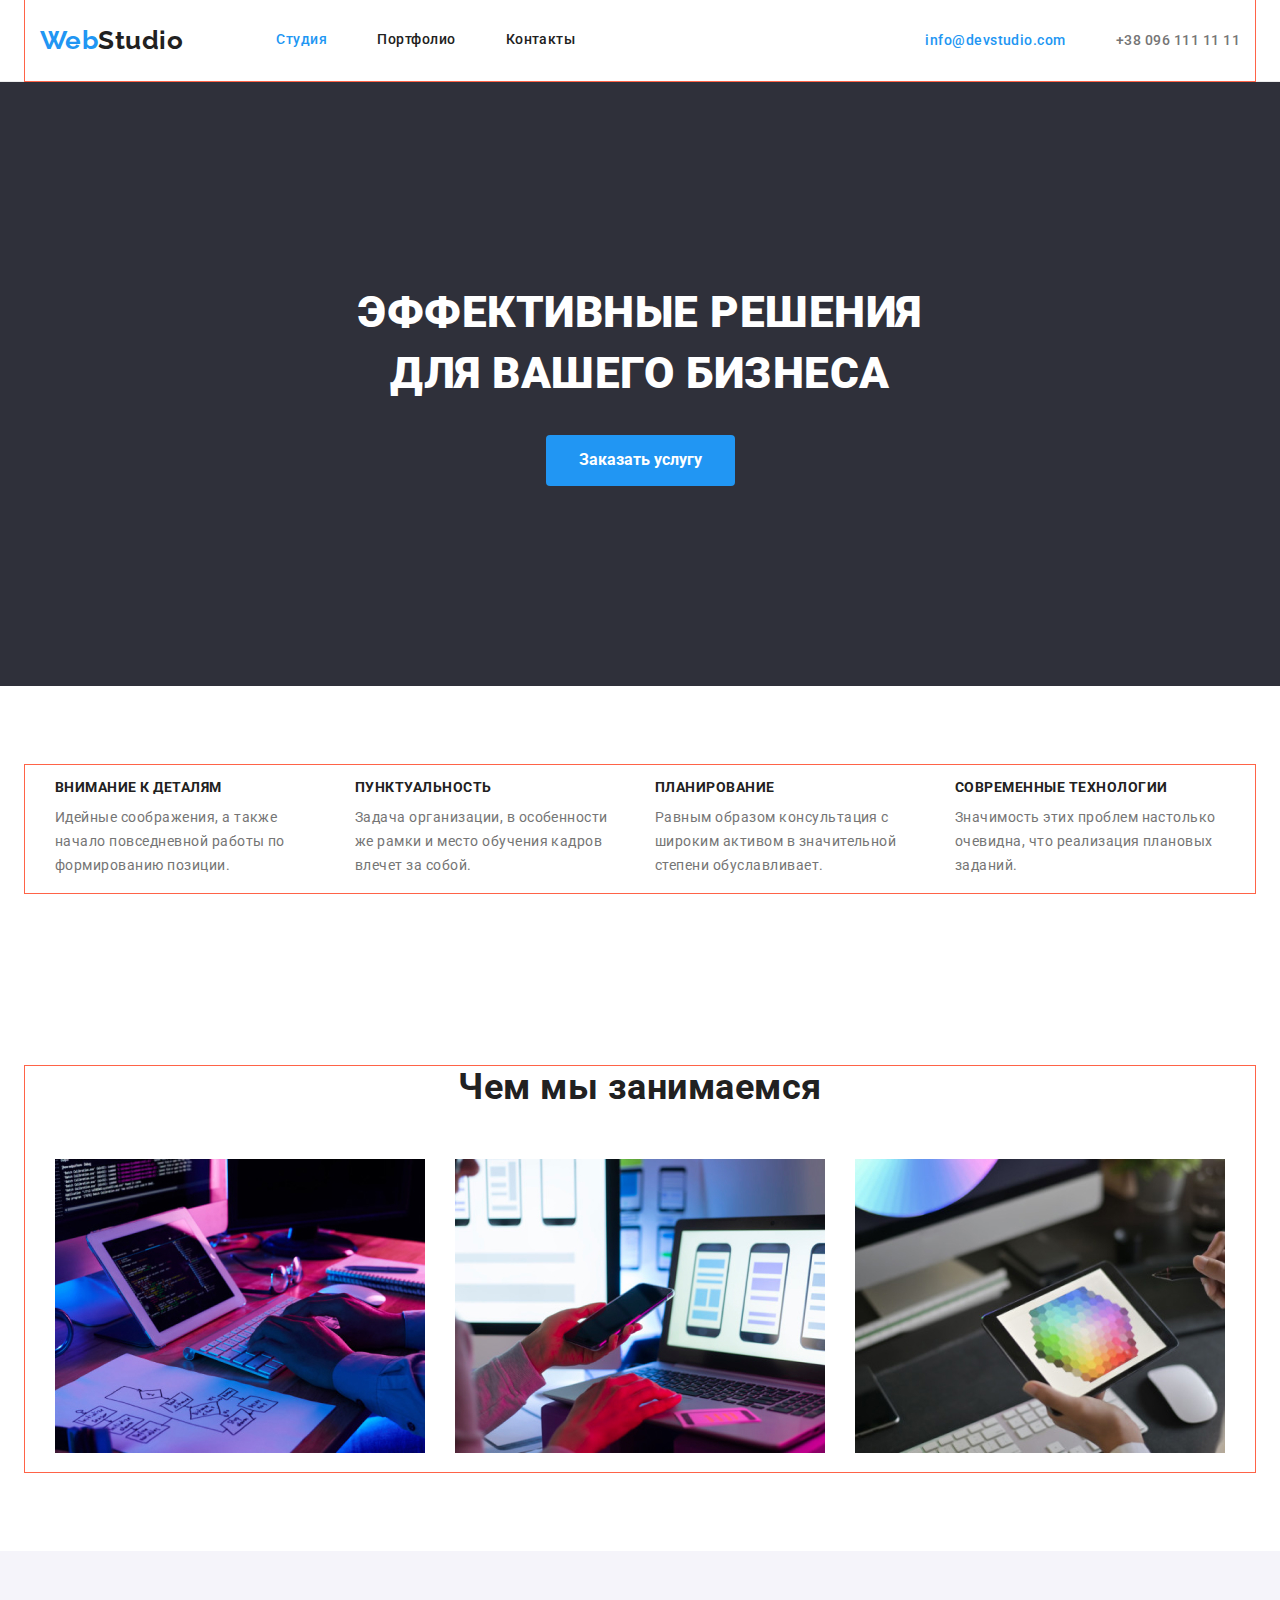
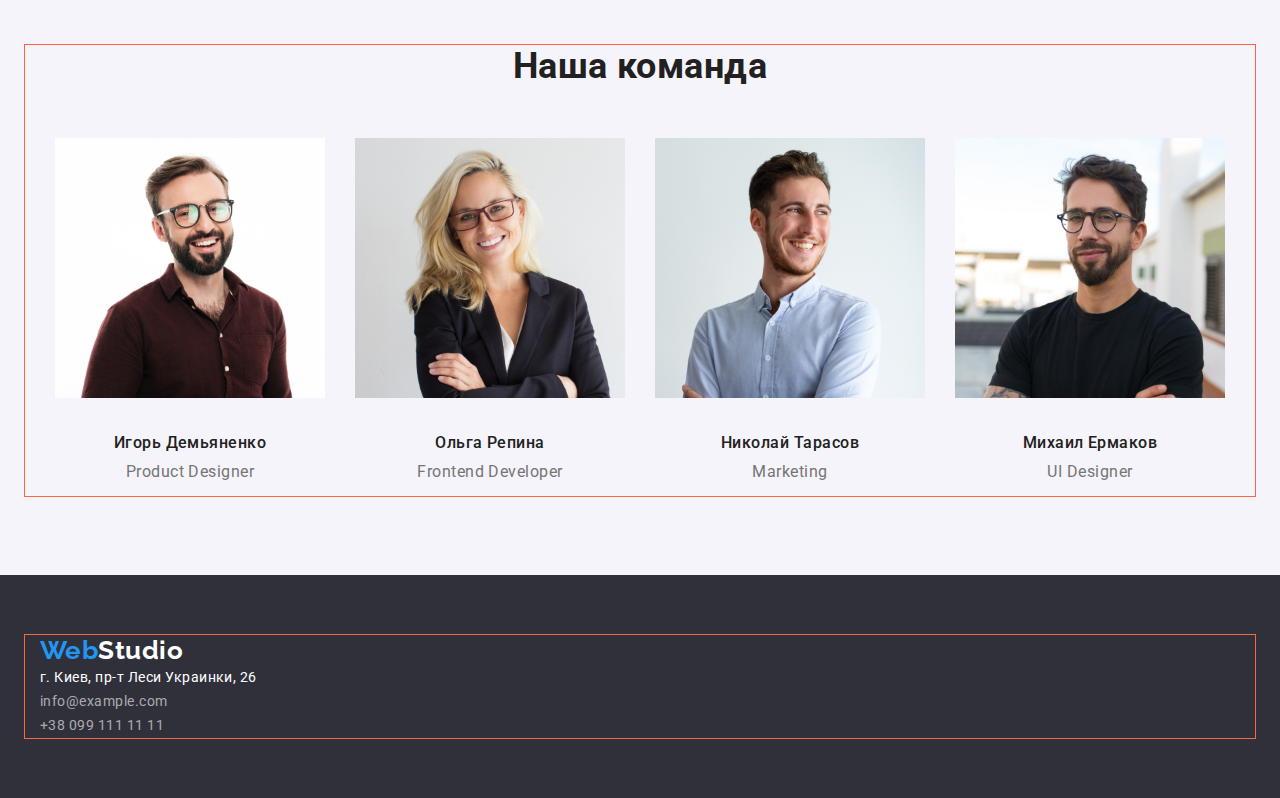
==== commit 33678f45: "флексы" ====
--- a/index.html
+++ b/index.html
@@ -152,7 +152,7 @@
       </section>
     </main>
     <!--Подвал-->
-    <footer class="basic">
+    <footer class="basement basic">
       <div class="container">
         <a href="/" class="logo">Web<span class="logo-second">Studio</span></a>
         <address class="addres-list">г. Киев, пр-т Леси Украинки, 26</address>
--- a/css/styles.css
+++ b/css/styles.css
@@ -112,6 +112,8 @@
 }
 /* Hero */
 .hero {
+  padding-top: 200px;
+  padding-bottom: 200px;
   text-align: center;
 }
 .hero-title {
@@ -294,3 +296,8 @@
   font-size: 16px;
   line-height: 1.88;
 }
+/* Подвал */
+.basement {
+  padding-top: 60px;
+  padding-bottom: 60px;
+}
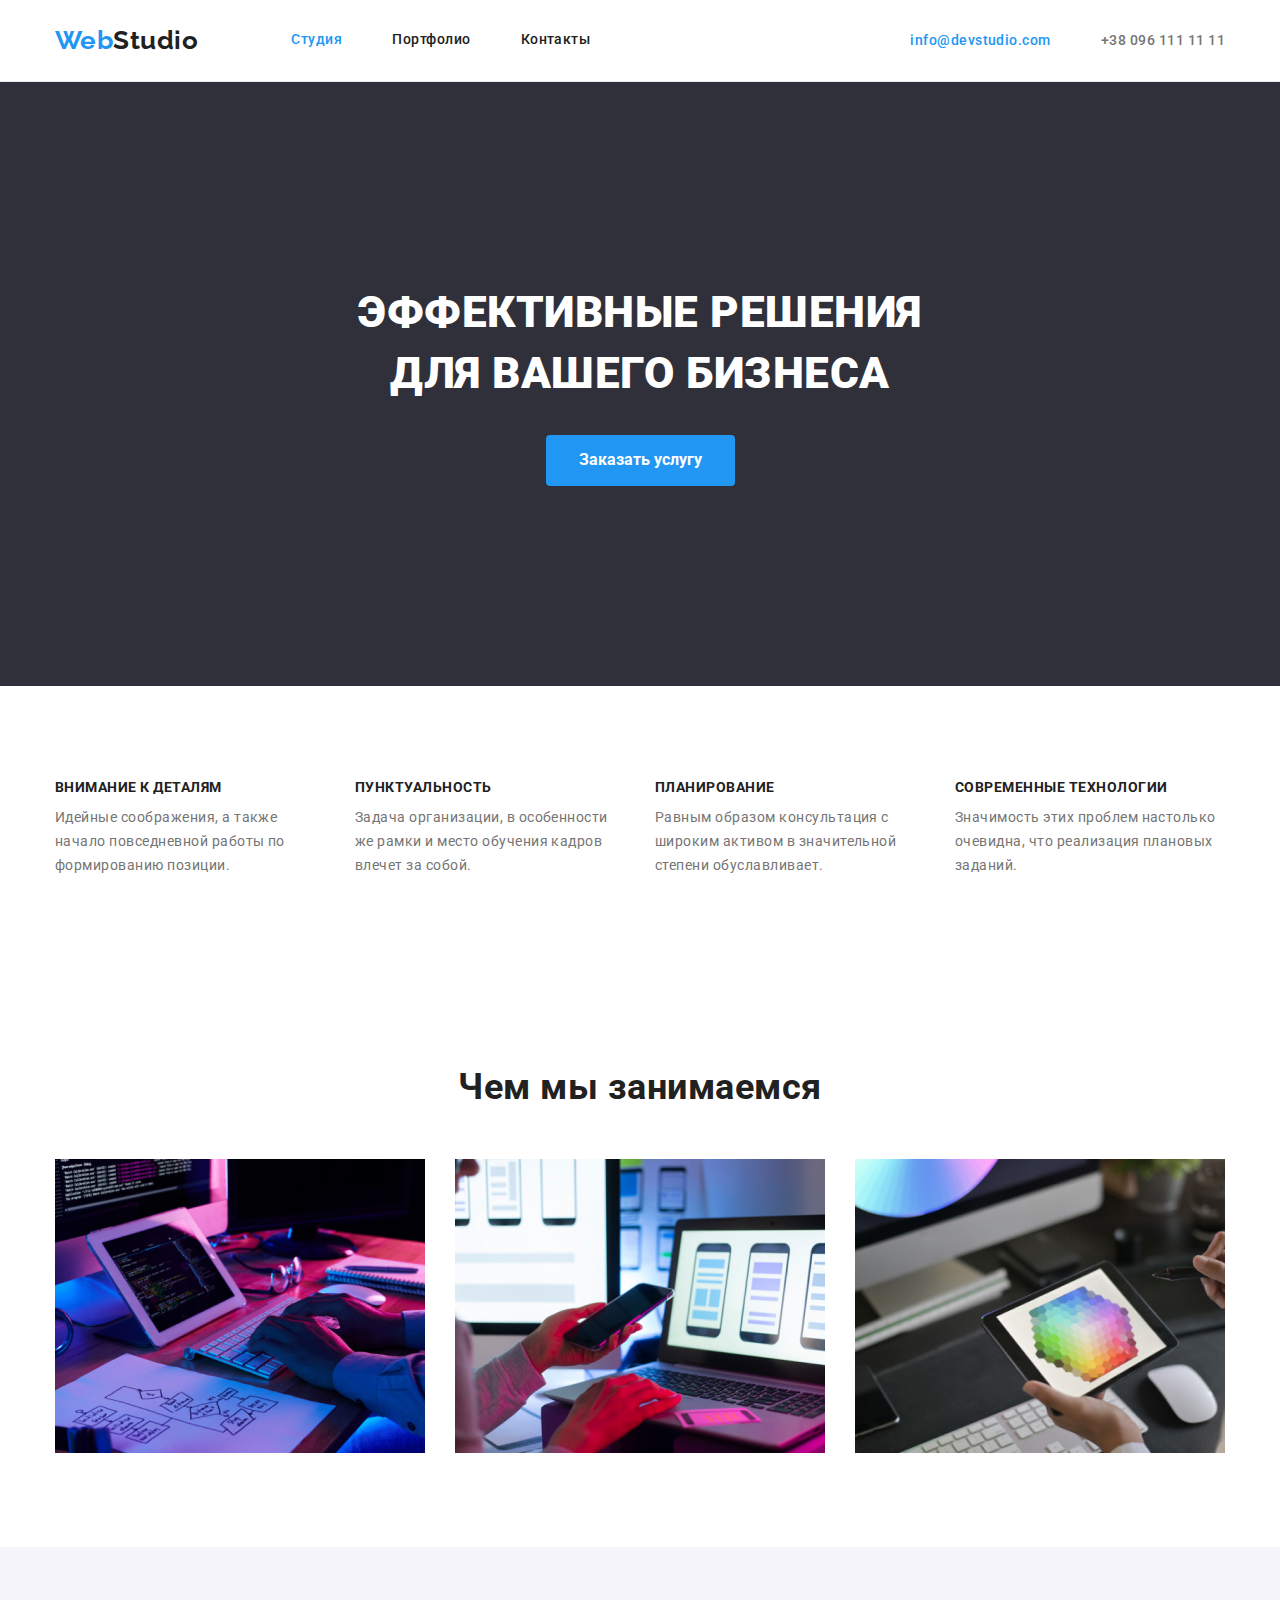
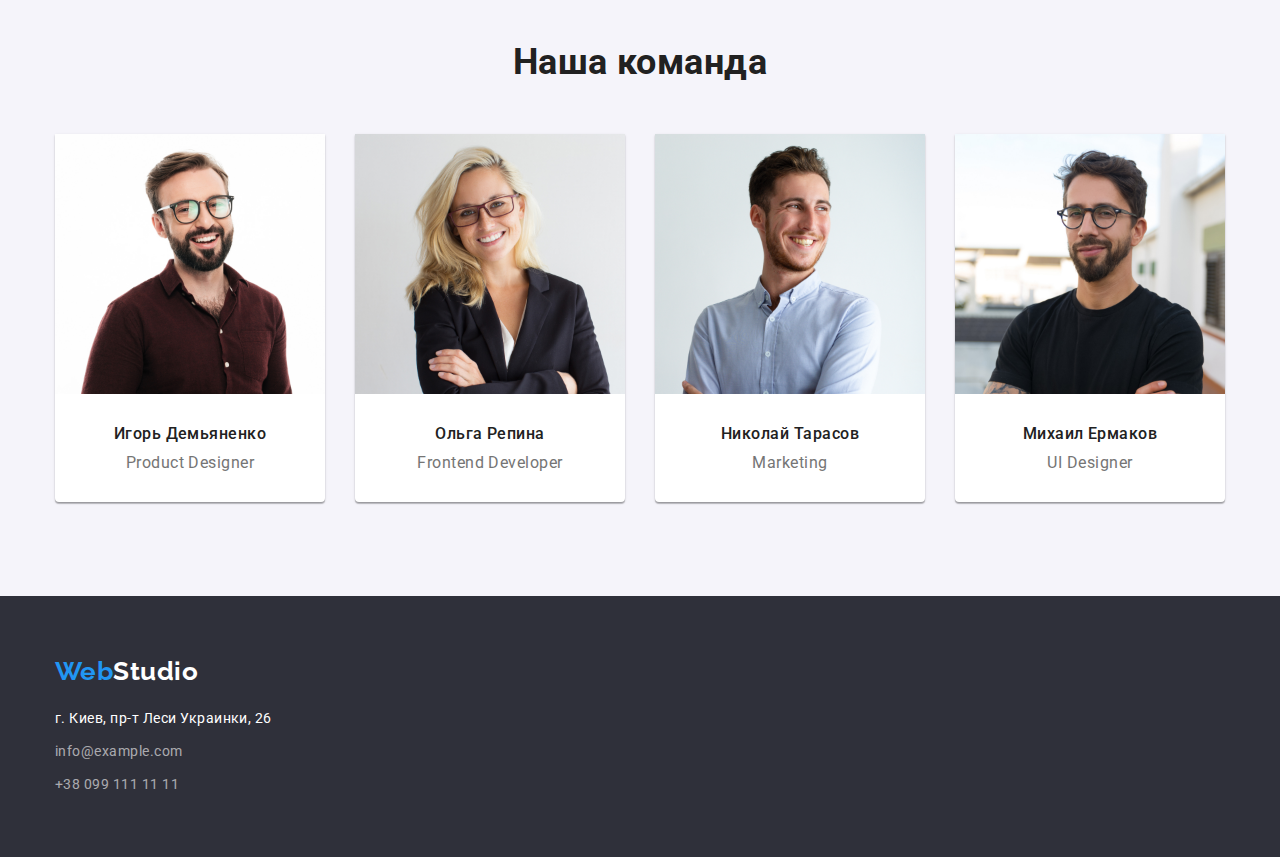
==== commit 11a8f1c5: "добавление маржинов и calc" ====
--- a/index.html
+++ b/index.html
@@ -112,40 +112,48 @@
           <h2 class="section-title">Наша команда</h2>
           <ul class="team-list">
             <li class="item">
-              <img
-                src="./images/img3.jpg"
-                alt="Фото партнёра команды"
-                width="270"
-              />
-              <h3 class="title">Игорь Демьяненко</h3>
-              <p class="text">Product Designer</p>
+              <div class="foto">
+                <img
+                  src="./images/img3.jpg"
+                  alt="Фото партнёра команды"
+                  width="270"
+                />
+                <h3 class="title">Игорь Демьяненко</h3>
+                <p class="text">Product Designer</p>
+              </div>
             </li>
             <li class="item">
-              <img
-                src="./images/img4.jpg"
-                alt="Фото партнёра команды"
-                width="270"
-              />
-              <h3 class="title">Ольга Репина</h3>
-              <p class="text">Frontend Developer</p>
+              <div class="foto">
+                <img
+                  src="./images/img4.jpg"
+                  alt="Фото партнёра команды"
+                  width="270"
+                />
+                <h3 class="title">Ольга Репина</h3>
+                <p class="text">Frontend Developer</p>
+              </div>
             </li>
             <li class="item">
-              <img
-                src="./images/img5.jpg"
-                alt="Фото партнёра команды"
-                width="270"
-              />
-              <h3 class="title">Николай Тарасов</h3>
-              <p class="text">Marketing</p>
+              <div class="foto">
+                <img
+                  src="./images/img5.jpg"
+                  alt="Фото партнёра команды"
+                  width="270"
+                />
+                <h3 class="title">Николай Тарасов</h3>
+                <p class="text">Marketing</p>
+              </div>
             </li>
             <li class="item">
-              <img
-                src="./images/img6.jpg"
-                alt="Фото партнёра команды"
-                width="270"
-              />
-              <h3 class="title">Михаил Ермаков</h3>
-              <p class="text">UI Designer</p>
+              <div class="foto">
+                <img
+                  src="./images/img6.jpg"
+                  alt="Фото партнёра команды"
+                  width="270"
+                />
+                <h3 class="title">Михаил Ермаков</h3>
+                <p class="text">UI Designer</p>
+              </div>
             </li>
           </ul>
         </div>
@@ -159,12 +167,12 @@
 
         <address>
           <ul class="contacts-list">
-            <li>
+            <li class="item">
               <a href="mailto:info@example.com" class="link"
                 >info@example.com</a
               >
             </li>
-            <li>
+            <li class="item">
               <a href="tel:+380991111111" class="link">+38 099 111 11 11</a>
             </li>
           </ul>
--- a/css/styles.css
+++ b/css/styles.css
@@ -25,12 +25,16 @@
 .container {
   margin-left: auto;
   margin-right: auto;
-  width: 1230px;
+  width: 1200px;
   padding-left: 15px;
   padding-right: 15px;
-  outline: 1px solid tomato;
-}
-
+  /* outline: 1px solid tomato; */
+}
+img {
+  display: block;
+  max-width: 100%;
+  height: auto;
+}
 .section {
   padding-top: 94px;
   padding-bottom: 94px;
@@ -145,23 +149,22 @@
 }
 .doing {
   display: flex;
-  margin: -15px;
-  margin-left: auto;
-  margin-right: auto;
+  flex-wrap: wrap;
+  margin-right: -30px;
 }
 .doing .item {
-  margin: 15px;
+  flex-basis: calc(100% / 3 - 30px);
+  margin-right: 30px;
 }
 /* Features */
 .feature-list {
   display: flex;
-  margin: -15px;
-  margin-left: auto;
-  margin-right: auto;
+  flex-wrap: wrap;
+  margin-right: -30px;
 }
 .feature-list .item {
-  width: 270px;
-  margin: 15px;
+  flex-basis: calc(100% / 4 - 30px);
+  margin-right: 30px;
 }
 .feature-list .title {
   margin-top: 0;
@@ -182,13 +185,13 @@
 /* Team */
 .team-list {
   display: flex;
-  margin: -15px;
-  margin-left: auto;
-  margin-right: auto;
+  flex-wrap: wrap;
+  margin-right: -30px;
   text-align: center;
 }
 .team-list .item {
-  margin: 15px;
+  flex-basis: calc(100% / 4 - 30px);
+  margin-right: 30px;
 }
 .team-list .title {
   margin-top: 30px;
@@ -202,8 +205,15 @@
 .team-list .text {
   margin-top: 0;
   margin-bottom: 0;
-  font-size: 16px;
-  line-height: 1.2;
+  padding-bottom: 30px;
+  font-size: 16px;
+  line-height: 1.2;
+}
+.foto {
+  background: #ffffff;
+  box-shadow: 0px 1px 3px rgba(0, 0, 0, 0.12), 0px 1px 1px rgba(0, 0, 0, 0.14),
+    0px 2px 1px rgba(0, 0, 0, 0.2);
+  border-radius: 0px 0px 4px 4px;
 }
 /* Button */
 .button {
@@ -261,6 +271,7 @@
 }
 /* Contacts */
 .addres-list {
+  margin-top: 20px;
   color: var(--primary-bg-color);
   font-style: normal;
   font-size: 14px;
@@ -270,7 +281,11 @@
 .addres-list:focus {
   color: var(--accent-color);
 }
+.contacts-list .item {
+  margin-top: 9px;
+}
 .contacts-list .link {
+  /* margin-top: 9px; */
   color: var(--second-accent-color);
   font-style: normal;
   font-size: 14px;
@@ -280,6 +295,18 @@
 .contacts-list .link:hover,
 .contacts-list .link:focus {
   color: var(--accent-color);
+}
+/* Перечень услуг */
+.work-list {
+  display: flex;
+  flex-wrap: wrap;
+  margin-right: -30px;
+  margin-bottom: -30px;
+}
+.work-list .item {
+  flex-basis: calc(100% / 3 - 30px);
+  margin-right: 30px;
+  margin-bottom: 30px;
 }
 .work-list .title {
   margin-top: 20px;
@@ -293,8 +320,14 @@
 .work-list .text {
   margin-top: 4px;
   margin-bottom: 0;
+  padding-bottom: 20px;
   font-size: 16px;
   line-height: 1.88;
+}
+.card {
+  background: #ffffff;
+  border: 1px solid #eeeeee;
+  box-sizing: border-box;
 }
 /* Подвал */
 .basement {
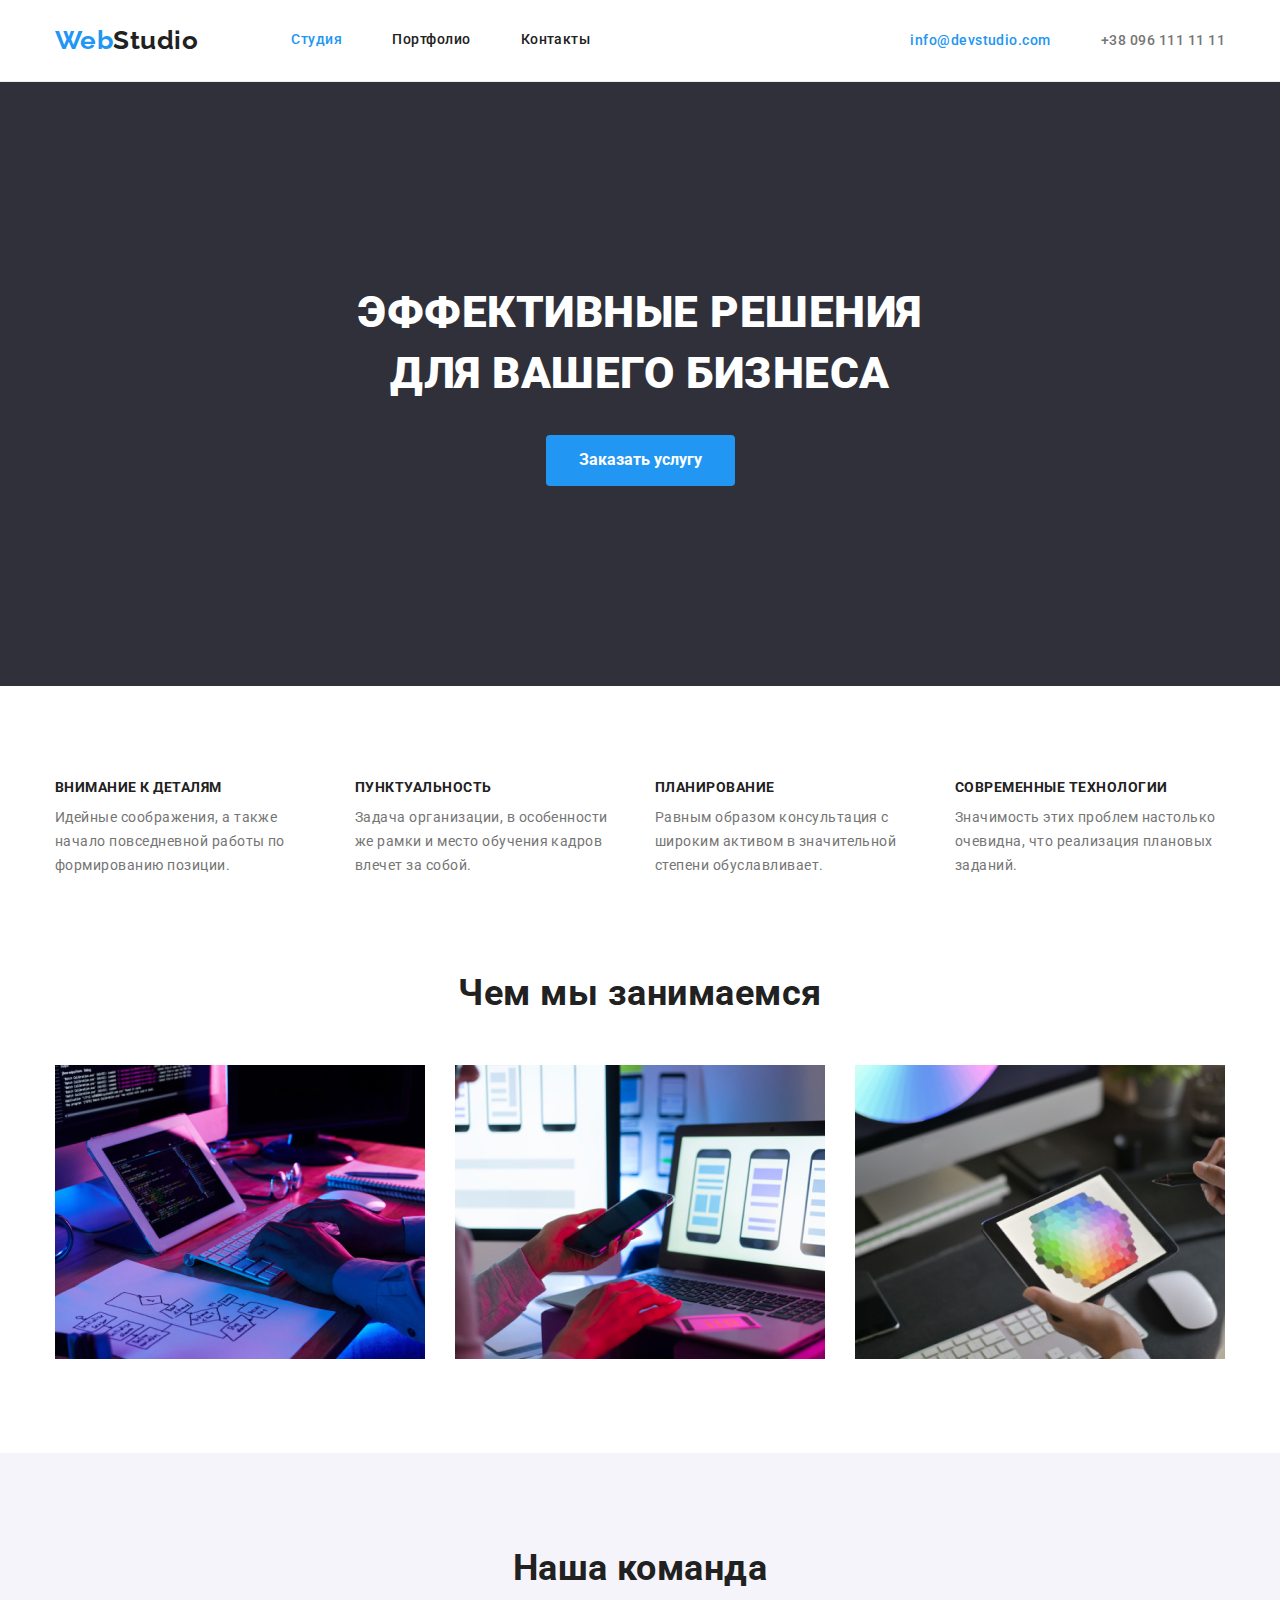
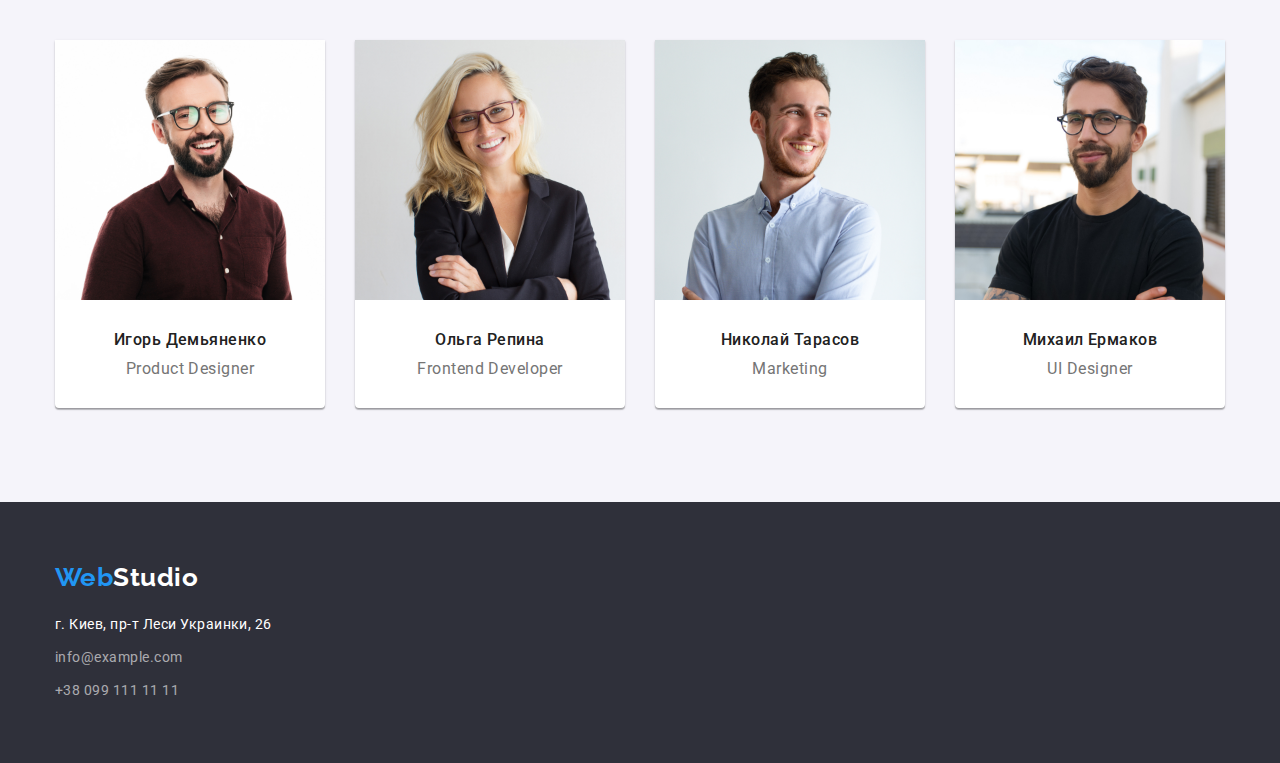
==== commit 874f507e: "внесены правки" ====
--- a/index.html
+++ b/index.html
@@ -89,7 +89,7 @@
         </div>
       </section>
       <!--Чем мы занимаемся-->
-      <section class="section">
+      <section class="section-block">
         <div class="container">
           <h2 class="section-title">Чем мы занимаемся</h2>
           <ul class="doing">
@@ -118,8 +118,10 @@
                   alt="Фото партнёра команды"
                   width="270"
                 />
-                <h3 class="title">Игорь Демьяненко</h3>
-                <p class="text">Product Designer</p>
+                <div class="description">
+                  <h3 class="title">Игорь Демьяненко</h3>
+                  <p class="text">Product Designer</p>
+                </div>
               </div>
             </li>
             <li class="item">
@@ -129,8 +131,10 @@
                   alt="Фото партнёра команды"
                   width="270"
                 />
-                <h3 class="title">Ольга Репина</h3>
-                <p class="text">Frontend Developer</p>
+                <div class="description">
+                  <h3 class="title">Ольга Репина</h3>
+                  <p class="text">Frontend Developer</p>
+                </div>
               </div>
             </li>
             <li class="item">
@@ -140,8 +144,10 @@
                   alt="Фото партнёра команды"
                   width="270"
                 />
-                <h3 class="title">Николай Тарасов</h3>
-                <p class="text">Marketing</p>
+                <div class="description">
+                  <h3 class="title">Николай Тарасов</h3>
+                  <p class="text">Marketing</p>
+                </div>
               </div>
             </li>
             <li class="item">
@@ -151,8 +157,10 @@
                   alt="Фото партнёра команды"
                   width="270"
                 />
-                <h3 class="title">Михаил Ермаков</h3>
-                <p class="text">UI Designer</p>
+                <div class="description">
+                  <h3 class="title">Михаил Ермаков</h3>
+                  <p class="text">UI Designer</p>
+                </div>
               </div>
             </li>
           </ul>
--- a/css/styles.css
+++ b/css/styles.css
@@ -137,6 +137,10 @@
   background-color: var(--secondary-bg-color);
 }
 /* Section */
+.section-block {
+  padding-top: 0;
+  padding-bottom: 94px;
+}
 .section-title {
   margin-top: 0;
   margin-bottom: 50px;
@@ -194,7 +198,7 @@
   margin-right: 30px;
 }
 .team-list .title {
-  margin-top: 30px;
+  margin-top: 0;
   margin-bottom: 10px;
   color: var(--title-text-color);
 
@@ -205,9 +209,11 @@
 .team-list .text {
   margin-top: 0;
   margin-bottom: 0;
-  padding-bottom: 30px;
-  font-size: 16px;
-  line-height: 1.2;
+  font-size: 16px;
+  line-height: 1.2;
+}
+.description {
+  padding: 30px 0;
 }
 .foto {
   background: #ffffff;
@@ -215,6 +221,7 @@
     0px 2px 1px rgba(0, 0, 0, 0.2);
   border-radius: 0px 0px 4px 4px;
 }
+
 /* Button */
 .button {
   border-radius: 4px;
@@ -239,8 +246,8 @@
 }
 .sections-button {
   display: flex;
-  padding-top: 0;
-  padding-bottom: 50px;
+  margin-top: 0;
+  margin-bottom: 50px;
   justify-content: center;
 }
 .button-link {
@@ -309,8 +316,8 @@
   margin-bottom: 30px;
 }
 .work-list .title {
-  margin-top: 20px;
-  margin-bottom: 0;
+  margin-top: 0;
+  margin-bottom: 4px;
   color: var(--title-text-color);
 
   font-weight: 700;
@@ -318,11 +325,13 @@
   line-height: 2;
 }
 .work-list .text {
-  margin-top: 4px;
+  margin-top: 0;
   margin-bottom: 0;
-  padding-bottom: 20px;
   font-size: 16px;
   line-height: 1.88;
+}
+.content {
+  padding: 20px 24px;
 }
 .card {
   background: #ffffff;
